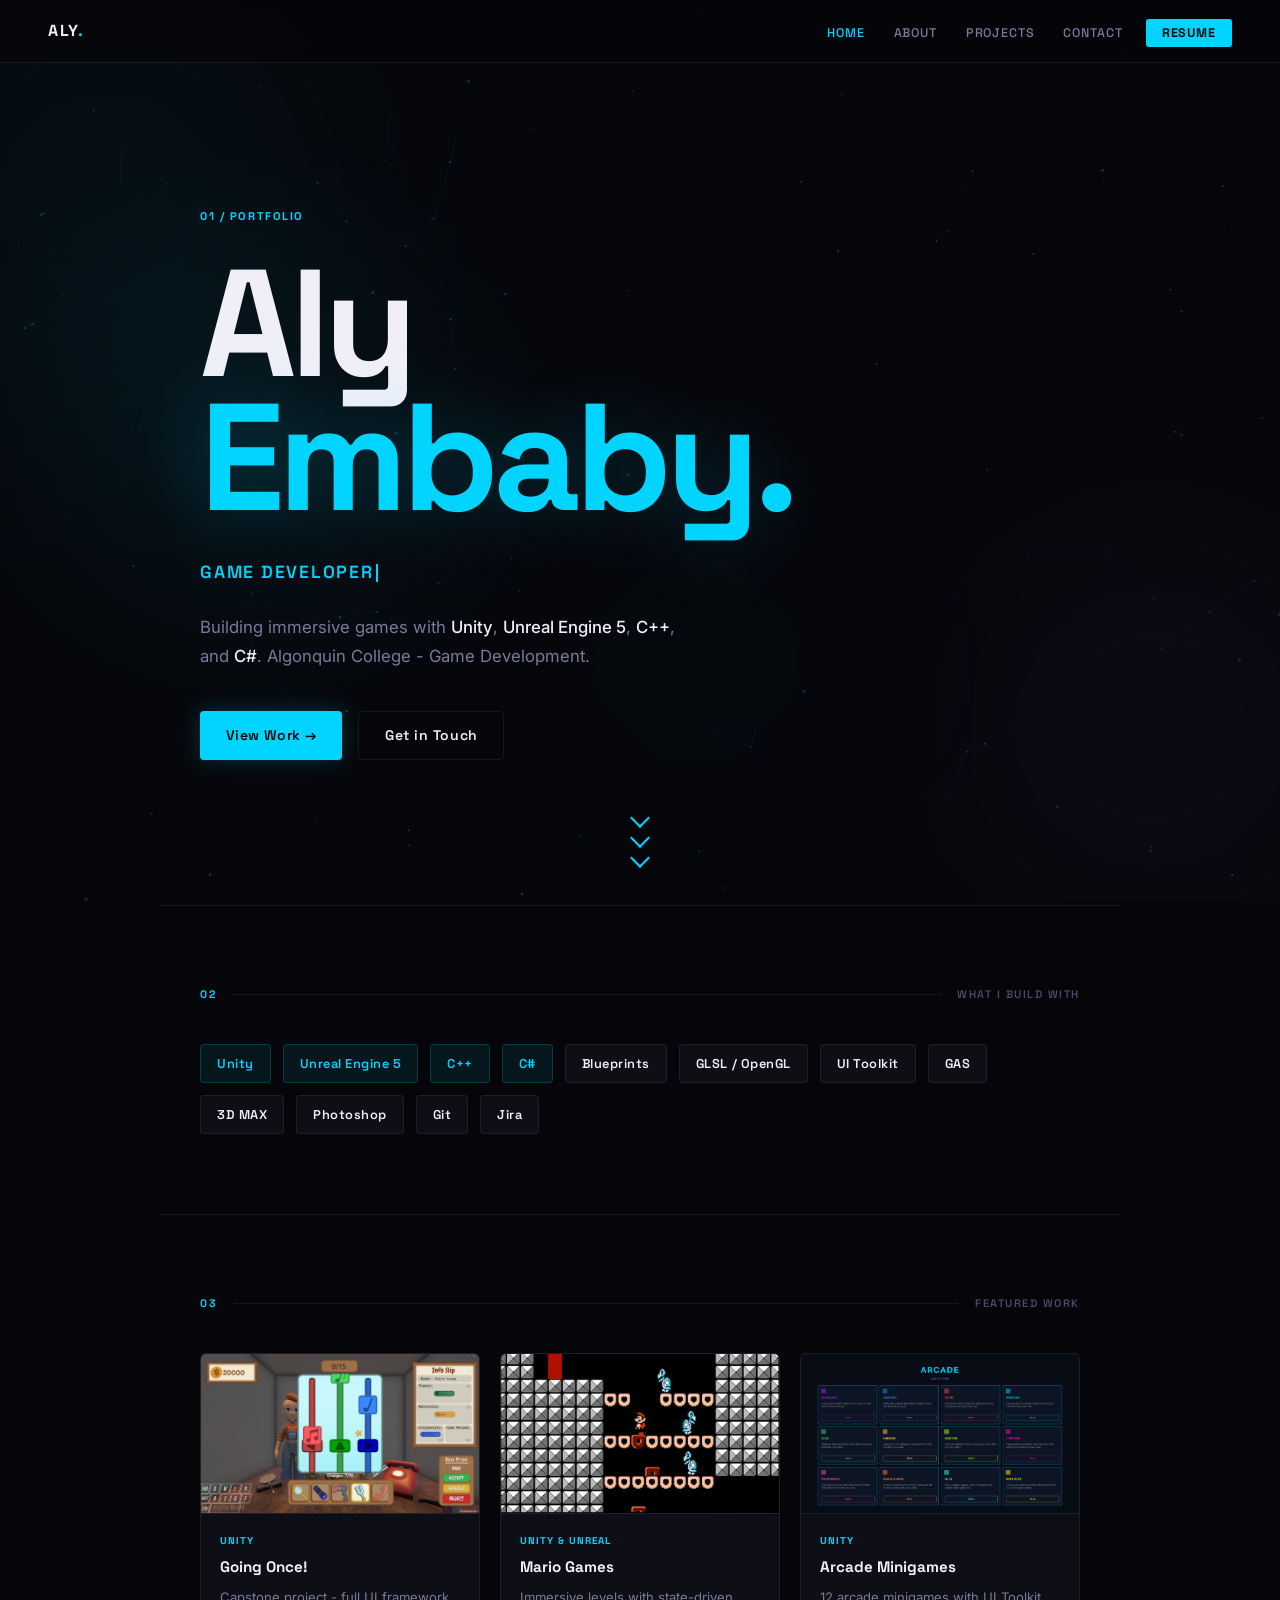
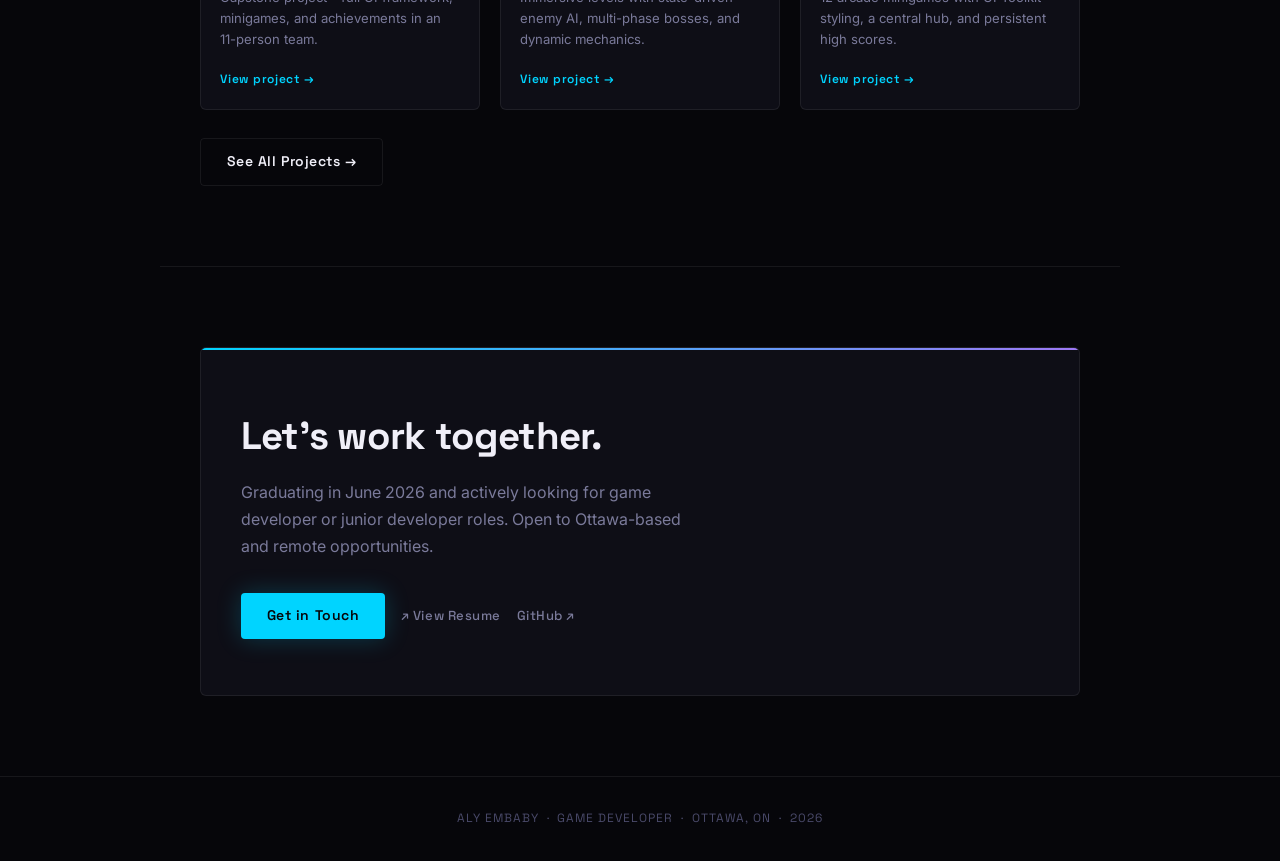
==== index.html @ 93e74408 "Initial portfolio launch" ====
<!DOCTYPE html>
<html lang="en">
<head>
  <meta charset="UTF-8" />
  <meta name="viewport" content="width=device-width, initial-scale=1.0" />
  <title>Aly Embaby  - Game Developer</title>
  <link rel="stylesheet" href="styles.css" />
  <style>
    /* ── CUSTOM CURSOR (pointer devices only) ── */
    @media (hover: hover) {
      * { cursor: none !important; }
    }
    #cursor {
      position: fixed; left: -100px; top: -100px;
      width: 22px; height: 22px;
      pointer-events: none; z-index: 9999;
      transform: translate(-50%, -50%);
      transition: transform 0.15s ease-out, opacity 0.3s;
      opacity: 0;
    }
    #cursor::before, #cursor::after {
      content: ''; position: absolute;
      background: rgba(0,212,255,0.8);
    }
    #cursor::before {
      width: 100%; height: 1px;
      top: 50%; left: 0; transform: translateY(-50%);
    }
    #cursor::after {
      width: 1px; height: 100%;
      left: 50%; top: 0; transform: translateX(-50%);
    }
    .cur-dot {
      position: absolute; width: 3px; height: 3px;
      background: var(--cyan); border-radius: 50%;
      top: 50%; left: 50%; transform: translate(-50%, -50%);
    }
    #cursor.hov {
      transform: translate(-50%, -50%) scale(1.6);
    }
    #cursor.hov::before, #cursor.hov::after {
      background: var(--cyan);
    }

    /* ── HERO ── */
    .hero {
      min-height: calc(100vh - 58px);
      display: flex; align-items: center;
      position: relative; overflow: hidden;
    }
    .hero::before {
      content: '';
      position: absolute; top: 5%; left: -10%;
      width: 60%; height: 80%;
      background: radial-gradient(ellipse, rgba(0,212,255,0.07) 0%, transparent 65%);
      pointer-events: none;
    }
    .hero-inner {
      position: relative; z-index: 1;
      max-width: 960px; margin: 0 auto;
      padding: 4rem 2.5rem; width: 100%;
      will-change: transform;
      transition: transform 0.12s ease-out;
    }
    .hero-overline {
      display: flex; align-items: center; gap: 1.5rem;
      margin-bottom: 2rem; flex-wrap: wrap;
    }
    .hero-num {
      font-family: var(--font-head);
      font-size: 0.7rem; font-weight: 700;
      letter-spacing: 0.14em; color: var(--cyan);
    }
    .hero-name {
      font-family: var(--font-head);
      font-size: clamp(4.5rem, 13vw, 9.5rem);
      font-weight: 700; line-height: 0.88;
      letter-spacing: -0.04em; margin-bottom: 2rem;
    }
    .hero-name span { display: block; }
    .hero-name .accent {
      color: var(--cyan);
      text-shadow: 0 0 80px rgba(0,212,255,0.22);
      position: relative;
    }

    /* ── GLITCH ── */
    .hero-name .accent.glitching {
      animation: glitch-base 0.38s steps(1) forwards;
    }
    .hero-name .accent.glitching::before,
    .hero-name .accent.glitching::after {
      content: attr(data-text);
      position: absolute; top: 0; left: 0;
      width: 100%; height: 100%;
      pointer-events: none;
    }
    .hero-name .accent.glitching::before {
      color: #ff2d78;
      animation: glitch-a 0.38s steps(2) forwards;
      clip-path: polygon(0 18%, 100% 18%, 100% 44%, 0 44%);
    }
    .hero-name .accent.glitching::after {
      color: var(--cyan); opacity: 0.8;
      animation: glitch-b 0.38s steps(2) forwards;
      clip-path: polygon(0 58%, 100% 58%, 100% 82%, 0 82%);
    }
    @keyframes glitch-base {
      0%  { transform: translateX(0); }
      25% { transform: translateX(-5px) skewX(-1deg); }
      75% { transform: translateX(4px); }
      100%{ transform: translateX(0); }
    }
    @keyframes glitch-a {
      0%  { transform: translateX(-10px); opacity: 0.9; }
      50% { transform: translateX(7px); }
      100%{ transform: translateX(-2px); opacity: 0; }
    }
    @keyframes glitch-b {
      0%  { transform: translateX(10px); opacity: 0.8; }
      50% { transform: translateX(-6px); }
      100%{ transform: translateX(2px); opacity: 0; }
    }

    .hero-desc {
      font-size: 1.05rem; color: var(--muted);
      max-width: 480px; margin-bottom: 2.5rem; line-height: 1.75;
    }
    .hero-desc strong { color: var(--text); font-weight: 500; }
    .hero-btns { display: flex; gap: 1rem; flex-wrap: wrap; }

    /* ── TYPING ROLE ── */
    .hero-role-wrap {
      font-family: var(--font-head);
      font-size: clamp(0.85rem, 2vw, 1.1rem);
      font-weight: 600; letter-spacing: 0.1em;
      text-transform: uppercase; color: var(--cyan);
      margin-bottom: 1.5rem; min-height: 1.8em;
      display: flex; align-items: center;
    }
    .role-cursor {
      display: inline-block; width: 2px; height: 1em;
      background: var(--cyan); margin-left: 2px;
      vertical-align: middle;
      animation: blink 1s step-end infinite;
    }
    @keyframes blink {
      0%,100% { opacity: 1; } 50% { opacity: 0; }
    }

    /* ── ENTRANCE ANIMATIONS ── */
    .hero-anim {
      opacity: 0;
      animation: fadeUp 0.9s cubic-bezier(0.16, 1, 0.3, 1) forwards;
    }
    @keyframes fadeUp {
      from { opacity: 0; transform: translateY(22px); }
      to   { opacity: 1; transform: translateY(0); }
    }

    /* ── PARTICLE CANVAS ── */
    #hero-bg {
      position: absolute; inset: 0;
      width: 100%; height: 100%;
      z-index: 0; pointer-events: none;
    }

    /* ── SECTION WRAPPER ── */
    .home-section {
      max-width: 960px; margin: 0 auto;
      padding: 5rem 2.5rem;
      border-top: 1px solid var(--border);
    }

    /* ── TECH STRIP ── */
    .tech-list {
      display: flex; flex-wrap: wrap; gap: 0.75rem;
      margin-top: 2rem;
    }
    .tech-pill {
      font-family: var(--font-head);
      font-size: 0.8rem; font-weight: 600;
      letter-spacing: 0.04em;
      color: var(--text); background: var(--surface);
      border: 1px solid var(--border);
      padding: 0.5rem 1rem; border-radius: 4px;
      transition: border-color 0.2s, color 0.2s;
    }
    .tech-pill:hover { border-color: var(--cyan); color: var(--cyan); }
    .tech-pill.primary {
      color: var(--cyan); background: var(--cyan-dim);
      border-color: rgba(0,212,255,0.2);
    }

    /* ── FEATURED PROJECTS ── */
    .featured-grid {
      display: grid;
      grid-template-columns: repeat(3, 1fr);
      gap: 1.25rem; margin-top: 2rem;
    }
    @media (max-width: 860px) { .featured-grid { grid-template-columns: 1fr 1fr; } }
    @media (max-width: 560px) { .featured-grid { grid-template-columns: 1fr; } }

    .feat-card {
      background: var(--surface);
      border: 1px solid var(--border);
      border-radius: 6px; overflow: hidden;
      display: flex; flex-direction: column;
      position: relative;
      transition: border-color 0.25s, box-shadow 0.25s, transform 0.45s cubic-bezier(0.16,1,0.3,1);
    }
    .feat-card:hover {
      border-color: rgba(0,212,255,0.35);
      box-shadow: 0 0 36px rgba(0,212,255,0.06);
      text-decoration: none;
    }
    .card-shine {
      position: absolute; inset: 0; border-radius: 6px;
      pointer-events: none; z-index: 3;
      opacity: 0; transition: opacity 0.3s;
      background: radial-gradient(circle at 50% 50%, rgba(255,255,255,0.06) 0%, transparent 60%);
    }
    .feat-img {
      width: 100%; height: 160px;
      display: flex; align-items: center; justify-content: center;
      border-bottom: 1px solid var(--border);
      position: relative; overflow: hidden;
    }
    .feat-img.unity   { background: linear-gradient(145deg, #090f1c 0%, #0c1828 100%); }
    .feat-img.cpp     { background: linear-gradient(145deg, #090f1c 0%, #091a0e 100%); }
    .feat-img.unreal  { background: linear-gradient(145deg, #090f1c 0%, #11091c 100%); }
    .feat-img .f-icon { font-size: 2.5rem; opacity: 0.15; }
    .feat-body { padding: 1.2rem; display: flex; flex-direction: column; gap: 0.5rem; flex: 1; }
    .feat-engine {
      font-family: var(--font-head);
      font-size: 0.62rem; font-weight: 700;
      letter-spacing: 0.1em; text-transform: uppercase; color: var(--cyan);
    }
    .feat-title {
      font-family: var(--font-head);
      font-size: 0.95rem; font-weight: 700;
      color: var(--text); line-height: 1.3;
    }
    .feat-desc { font-size: 0.82rem; color: var(--muted); line-height: 1.6; margin-top: 0.1rem; }
    .feat-link {
      font-family: var(--font-head);
      font-size: 0.75rem; font-weight: 600;
      letter-spacing: 0.06em; color: var(--cyan);
      margin-top: auto; padding-top: 0.75rem;
    }
    .view-all-row { margin-top: 1.75rem; display: flex; }

    /* ── CONTACT CTA ── */
    .cta-box {
      background: var(--surface);
      border: 1px solid var(--border);
      border-radius: 6px; padding: 3.5rem 2.5rem;
      position: relative; overflow: hidden;
    }
    .cta-box::before {
      content: '';
      position: absolute; top: 0; left: 0; right: 0; height: 2px;
      background: linear-gradient(90deg, var(--cyan), var(--purple));
    }
    .cta-box h2 {
      font-family: var(--font-head);
      font-size: clamp(1.6rem, 3.5vw, 2.4rem);
      font-weight: 700; letter-spacing: -0.02em; margin-bottom: 0.75rem;
    }
    .cta-box p {
      color: var(--muted); font-size: 1rem;
      max-width: 440px; line-height: 1.7; margin-bottom: 2rem;
    }
    .cta-links { display: flex; gap: 1rem; flex-wrap: wrap; align-items: center; }
    .cta-links .cta-alt {
      font-family: var(--font-head);
      font-size: 0.82rem; font-weight: 500;
      letter-spacing: 0.04em; color: var(--muted);
      transition: color 0.2s;
    }
    .cta-links .cta-alt:hover { color: var(--text); }

    /* ── SCROLL PROGRESS BAR ── */
    #scroll-progress {
      position: fixed; top: 0; left: 0;
      height: 2px; width: 0%;
      background: linear-gradient(90deg, var(--cyan), var(--purple));
      z-index: 9998;
      transition: width 0.1s linear;
      box-shadow: 0 0 8px rgba(0,212,255,0.5);
    }

    /* ── HERO DESC STRONG HOVER ── */
    .hero-desc strong {
      position: relative;
      transition: color 0.2s;
    }
    .hero-desc strong::after {
      content: '';
      position: absolute; left: 0; bottom: -1px;
      width: 100%; height: 1px;
      background: var(--cyan);
      transform: scaleX(0);
      transform-origin: left;
      transition: transform 0.25s cubic-bezier(0.16, 1, 0.3, 1);
      box-shadow: 0 0 6px rgba(0,212,255,0.4);
    }
    .hero-desc strong:hover { color: var(--cyan); }
    .hero-desc strong:hover::after { transform: scaleX(1); }

    /* ── FEAT CARD CORNER BRACKETS ── */
    .feat-card::before,
    .feat-card::after {
      content: '';
      position: absolute;
      width: 10px; height: 10px;
      opacity: 0; z-index: 4;
      transition: opacity 0.3s;
    }
    .feat-card::before {
      top: 6px; left: 6px;
      border-top: 1px solid var(--cyan);
      border-left: 1px solid var(--cyan);
    }
    .feat-card::after {
      bottom: 6px; right: 6px;
      border-bottom: 1px solid var(--cyan);
      border-right: 1px solid var(--cyan);
    }
    .feat-card:hover::before,
    .feat-card:hover::after { opacity: 1; }

    /* ── CTA GLOW PULSE ── */
    @keyframes cta-breathe {
      0%, 100% { box-shadow: 0 0 0px rgba(0,212,255,0); }
      50%       { box-shadow: 0 0 40px rgba(0,212,255,0.07); }
    }
    .cta-box { animation: cta-breathe 4s ease-in-out infinite; }

/* ── SCROLL INDICATOR ── */
    .scroll-ind {
      position: absolute; bottom: 2.5rem; left: 50%;
      transform: translateX(-50%);
      display: flex; flex-direction: column; align-items: center; gap: 6px;
      z-index: 2; pointer-events: none;
      transition: opacity 0.5s;
    }
    .scroll-ind.hide { opacity: 0; }
    .scroll-chevron {
      width: 14px; height: 14px;
      border-right: 2px solid var(--cyan);
      border-bottom: 2px solid var(--cyan);
      transform: rotate(45deg);
    }
    .scroll-chevron:nth-child(1) { animation: chev 1.6s ease-in-out infinite 0s; }
    .scroll-chevron:nth-child(2) { animation: chev 1.6s ease-in-out infinite 0.22s; }
    .scroll-chevron:nth-child(3) { animation: chev 1.6s ease-in-out infinite 0.44s; }
    @keyframes chev {
      0%   { opacity: 0.15; transform: rotate(45deg) translate(0, 0); }
      50%  { opacity: 1;    transform: rotate(45deg) translate(3px, 3px); }
      100% { opacity: 0.15; transform: rotate(45deg) translate(0, 0); }
    }

    @media (max-width: 640px) {
      .hero-inner { padding: 3rem 1.25rem; }
      .home-section { padding: 3.5rem 1.25rem; }
      .cta-box { padding: 2.5rem 1.5rem; }
    }
  </style>
</head>
<body>

  <div id="scroll-progress"></div>
  <div class="bg-glow" aria-hidden="true">
    <div class="bg-blob b1"></div>
    <div class="bg-blob b2"></div>
    <div class="bg-blob b3"></div>
  </div>

  <canvas id="page-bg"></canvas>

  <!-- Custom crosshair cursor -->
  <div id="cursor"><div class="cur-dot"></div></div>

  <nav>
    <a href="index.html" class="logo">Aly<span>.</span></a>
    <ul>
      <li><a href="index.html" class="active">Home</a></li>
      <li><a href="about.html">About</a></li>
      <li><a href="projects.html">Projects</a></li>
      <li><a href="contact.html">Contact</a></li>
      <li><a href="Aly_Embaby_Resume.pdf" target="_blank" rel="noopener" class="nav-resume">Resume</a></li>
    </ul>
  </nav>

  <!-- ── HERO ── -->
  <section class="hero">
    <canvas id="hero-bg"></canvas>
    <div class="hero-inner">
      <div class="hero-overline hero-anim" style="animation-delay:0.05s">
        <span class="hero-num">01 / PORTFOLIO</span>
      </div>
      <h1 class="hero-name hero-anim" style="animation-delay:0.2s">
        <span>Aly</span>
        <span class="accent" id="glitch-name" data-text="Embaby.">Embaby.</span>
      </h1>
      <div class="hero-role-wrap hero-anim" style="animation-delay:0.35s">
        <span id="typing-role"></span><span class="role-cursor"></span>
      </div>
      <p class="hero-desc hero-anim" style="animation-delay:0.5s">
        Building immersive games with <strong>Unity</strong>, <strong>Unreal Engine 5</strong>,
        <strong>C++</strong>, and <strong>C#</strong>. Algonquin College - Game Development.
      </p>
      <div class="hero-btns hero-anim" style="animation-delay:0.65s">
        <a href="projects.html" class="btn btn-cyan">View Work &rarr;</a>
        <a href="contact.html" class="btn btn-outline">Get in Touch</a>
      </div>
    </div>
    <div class="scroll-ind hero-anim" style="animation-delay:1s">
      <div class="scroll-chevron"></div>
      <div class="scroll-chevron"></div>
      <div class="scroll-chevron"></div>
    </div>
  </section>

  <!-- ── WHAT I BUILD WITH ── -->
  <div class="home-section reveal">
    <div class="sec-head">
      <span class="sec-num">02</span>
      <span class="sec-line"></span>
      <span class="sec-title">What I Build With</span>
    </div>
    <div class="tech-list">
      <span class="tech-pill primary">Unity</span>
      <span class="tech-pill primary">Unreal Engine 5</span>
      <span class="tech-pill primary">C++</span>
      <span class="tech-pill primary">C#</span>
      <span class="tech-pill">Blueprints</span>
      <span class="tech-pill">GLSL / OpenGL</span>
      <span class="tech-pill">UI Toolkit</span>
      <span class="tech-pill">GAS</span>
      <span class="tech-pill">3D MAX</span>
      <span class="tech-pill">Photoshop</span>
      <span class="tech-pill">Git</span>
      <span class="tech-pill">Jira</span>
    </div>
  </div>

  <!-- ── FEATURED WORK ── -->
  <div class="home-section reveal">
    <div class="sec-head">
      <span class="sec-num">03</span>
      <span class="sec-line"></span>
      <span class="sec-title">Featured Work</span>
    </div>
    <div class="featured-grid">

      <a href="projects.html#going-once" class="feat-card">
        <div class="card-shine"></div>
        <div class="feat-img unity" style="position:relative;"><img src="Going%20Once!/Screenshot_1.png" alt="Going Once!" style="position:absolute;inset:0;width:100%;height:100%;object-fit:cover;" /></div>
        <div class="feat-body">
          <span class="feat-engine">Unity</span>
          <div class="feat-title">Going Once!</div>
          <div class="feat-desc">Capstone project  - full UI framework, minigames, and achievements in an 11-person team.</div>
          <span class="feat-link">View project &rarr;</span>
        </div>
      </a>

      <a href="projects.html#mario-games" class="feat-card">
        <div class="card-shine"></div>
        <div class="feat-img unity" style="position:relative;"><img src="Mario/Screenshot_1.png" alt="Mario Games" style="position:absolute;inset:0;width:100%;height:100%;object-fit:cover;" /></div>
        <div class="feat-body">
          <span class="feat-engine">Unity &amp; Unreal</span>
          <div class="feat-title">Mario Games</div>
          <div class="feat-desc">Immersive levels with state-driven enemy AI, multi-phase bosses, and dynamic mechanics.</div>
          <span class="feat-link">View project &rarr;</span>
        </div>
      </a>

      <a href="projects.html#arcade-minigames" class="feat-card">
        <div class="card-shine"></div>
        <div class="feat-img unity" style="position:relative;"><img src="Arcade/Screenshot_1.png" alt="Arcade Minigames" style="position:absolute;inset:0;width:100%;height:100%;object-fit:cover;" /></div>
        <div class="feat-body">
          <span class="feat-engine">Unity</span>
          <div class="feat-title">Arcade Minigames</div>
          <div class="feat-desc">12 arcade minigames with UI Toolkit styling, a central hub, and persistent high scores.</div>
          <span class="feat-link">View project &rarr;</span>
        </div>
      </a>

    </div>
    <div class="view-all-row">
      <a href="projects.html" class="btn btn-outline">See All Projects &rarr;</a>
    </div>
  </div>

  <!-- ── CONTACT CTA ── -->
  <div class="home-section reveal">
    <div class="cta-box">
      <h2>Let's work together.</h2>
      <p>
        Graduating in June 2026 and actively looking for game developer
        or junior developer roles. Open to Ottawa-based and remote opportunities.
      </p>
      <div class="cta-links">
        <a href="contact.html" class="btn btn-cyan">Get in Touch</a>
        <a href="Aly_Embaby_Resume.pdf" target="_blank" rel="noopener" class="cta-alt">&#8599; View Resume</a>
        <a href="https://github.com/aly44" target="_blank" class="cta-alt">GitHub &nearr;</a>
      </div>
    </div>
  </div>

  <footer>
    <p>Aly Embaby &nbsp;&middot;&nbsp; Game Developer &nbsp;&middot;&nbsp; Ottawa, ON &nbsp;&middot;&nbsp; 2026</p>
  </footer>

  <script>
    // ── CUSTOM CURSOR ──
    (function () {
      const cur = document.getElementById('cursor');
      if (!cur) return;
      let visible = false;

      document.addEventListener('mousemove', e => {
        cur.style.left = e.clientX + 'px';
        cur.style.top  = e.clientY  + 'px';
        if (!visible) { cur.style.opacity = '1'; visible = true; }
      });
      document.addEventListener('mouseleave', () => {
        cur.style.opacity = '0'; visible = false;
      });

      // Scale up on interactive elements
      document.querySelectorAll('a, button').forEach(el => {
        el.addEventListener('mouseenter', () => cur.classList.add('hov'));
        el.addEventListener('mouseleave', () => cur.classList.remove('hov'));
      });
    })();

    // ── PARTICLE BACKGROUND ──
    let ptsList = null;
    (function () {
      const canvas = document.getElementById('hero-bg');
      if (!canvas) return;
      const ctx = canvas.getContext('2d');
      const hero = canvas.parentElement;
      let W, H, pts = [];

      function resize() {
        W = canvas.width  = hero ? hero.offsetWidth  : window.innerWidth;
        H = canvas.height = hero ? hero.offsetHeight : window.innerHeight;
      }

      function makePt() {
        return {
          x: Math.random() * W, y: Math.random() * H,
          vx: (Math.random() - 0.5) * 0.2,
          vy: (Math.random() - 0.5) * 0.2,
          r:  Math.random() * 1.2 + 0.3
        };
      }

      function frame() {
        ctx.clearRect(0, 0, W, H);
        const n = pts.length;
        for (let i = 0; i < n; i++) {
          const a = pts[i];
          a.x += a.vx; a.y += a.vy;
          if (a.x < 0) a.x = W; if (a.x > W) a.x = 0;
          if (a.y < 0) a.y = H; if (a.y > H) a.y = 0;

          // Connecting lines
          for (let j = i + 1; j < n; j++) {
            const b = pts[j];
            const dx = a.x - b.x, dy = a.y - b.y;
            const d  = Math.sqrt(dx * dx + dy * dy);
            if (d < 130) {
              ctx.beginPath();
              ctx.moveTo(a.x, a.y); ctx.lineTo(b.x, b.y);
              ctx.strokeStyle = `rgba(0,212,255,${0.09 * (1 - d / 130)})`;
              ctx.lineWidth = 0.6; ctx.stroke();
            }
          }

          // Dot
          ctx.beginPath();
          ctx.arc(a.x, a.y, a.r, 0, Math.PI * 2);
          ctx.fillStyle = 'rgba(0,212,255,0.22)';
          ctx.fill();
        }
        requestAnimationFrame(frame);
      }

      window.addEventListener('resize', resize);
      resize();
      pts = Array.from({ length: 55 }, makePt);
      ptsList = pts;
      frame();
    })();

    // ── TYPEWRITER ROLE ──
    (function () {
      const el = document.getElementById('typing-role');
      if (!el) return;
      const roles = ['Game Developer', 'Gameplay Programmer', 'Systems Programmer'];
      let ri = 0, ci = 0, deleting = false;

      function tick() {
        const word = roles[ri];
        if (deleting) {
          ci--;
          el.textContent = word.slice(0, ci);
          if (ci === 0) { deleting = false; ri = (ri + 1) % roles.length; setTimeout(tick, 380); return; }
          setTimeout(tick, 38);
        } else {
          ci++;
          el.textContent = word.slice(0, ci);
          if (ci === word.length) { deleting = true; setTimeout(tick, 2200); return; }
          setTimeout(tick, 75);
        }
      }
      setTimeout(tick, 950);
    })();

    // ── MOUSE PARALLAX ──
    (function () {
      const hero  = document.querySelector('.hero');
      const inner = document.querySelector('.hero-inner');
      if (!hero || !inner) return;
      hero.addEventListener('mousemove', e => {
        const r  = hero.getBoundingClientRect();
        const dx = (e.clientX - (r.left + r.width  / 2)) / r.width;
        const dy = (e.clientY - (r.top  + r.height / 2)) / r.height;
        inner.style.transform = `translate(${dx * 14}px, ${dy * 8}px)`;
      });
      hero.addEventListener('mouseleave', () => { inner.style.transform = ''; });
    })();

    // ── GLITCH EFFECT ──
    (function () {
      const el = document.getElementById('glitch-name');
      if (!el) return;
      function doGlitch() {
        el.classList.add('glitching');
        setTimeout(() => el.classList.remove('glitching'), 420);
        setTimeout(doGlitch, 4000 + Math.random() * 7000);
      }
      setTimeout(doGlitch, 3500);
    })();

    // ── CARD TILT ──
    (function () {
      document.querySelectorAll('.feat-card').forEach(card => {
        const shine = card.querySelector('.card-shine');
        card.addEventListener('mousemove', e => {
          const r = card.getBoundingClientRect();
          const x = (e.clientX - r.left) / r.width  - 0.5;
          const y = (e.clientY - r.top)  / r.height - 0.5;
          card.style.transition = 'border-color 0.25s, box-shadow 0.25s, transform 0.08s ease-out';
          card.style.transform  = `perspective(700px) rotateY(${x * 10}deg) rotateX(${-y * 7}deg) scale3d(1.02,1.02,1.02)`;
          if (shine) {
            shine.style.opacity = '1';
            shine.style.background = `radial-gradient(circle at ${(x+0.5)*100}% ${(y+0.5)*100}%, rgba(255,255,255,0.07) 0%, transparent 60%)`;
          }
        });
        card.addEventListener('mouseleave', () => {
          card.style.transition = 'border-color 0.25s, box-shadow 0.25s, transform 0.5s cubic-bezier(0.16,1,0.3,1)';
          card.style.transform  = '';
          if (shine) shine.style.opacity = '0';
        });
      });
    })();

    // ── SCROLL REVEAL ──
    (function () {
      const io = new IntersectionObserver((entries) => {
        entries.forEach(e => {
          if (e.isIntersecting) { e.target.classList.add('revealed'); io.unobserve(e.target); }
        });
      }, { threshold: 0.1 });
      document.querySelectorAll('.reveal').forEach(el => io.observe(el));
    })();

    // ── SCROLL PROGRESS BAR ──
    (function () {
      const bar = document.getElementById('scroll-progress');
      if (!bar) return;
      window.addEventListener('scroll', () => {
        const max = document.documentElement.scrollHeight - window.innerHeight;
        bar.style.width = (window.scrollY / max * 100) + '%';
      }, { passive: true });
    })();

    // ── SCROLL INDICATOR ──
    (function () {
      const ind = document.querySelector('.scroll-ind');
      if (!ind) return;
      // Remove hero-anim after it completes so animation fill doesn't block opacity changes
      setTimeout(() => ind.classList.remove('hero-anim'), 2000);
      window.addEventListener('scroll', () => {
        ind.classList.toggle('hide', window.scrollY > 80);
      }, { passive: true });
    })();

  </script>
  <script src="bg.js"></script>
  <script src="secret.js"></script>

</body>
</html>
---- styles.css ----
/* ─────────────────────────────────────────
   Aly Embaby Portfolio — Cinematic Dark
   Fonts: Space Grotesk (headings) + Inter (body)
───────────────────────────────────────── */

@import url('https://fonts.googleapis.com/css2?family=Space+Grotesk:wght@400;500;600;700&family=Inter:wght@400;500;600&display=swap');

*, *::before, *::after { box-sizing: border-box; margin: 0; padding: 0; }

:root {
  --bg:          #06060a;
  --surface:     #0e0e16;
  --surface2:    #141420;
  --border:      rgba(255,255,255,0.07);
  --border-h:    rgba(0,212,255,0.35);
  --text:        #f0eff8;
  --muted:       #7a7a9a;
  --muted2:      #4a4a6a;
  --cyan:        #00d4ff;
  --cyan-dim:    rgba(0,212,255,0.08);
  --cyan-glow:   rgba(0,212,255,0.2);
  --purple:      #9d78f5;
  --purple-dim:  rgba(157,120,245,0.08);
  --green:       #00e87a;
  --green-dim:   rgba(0,232,122,0.08);
  --font-head:   'Space Grotesk', system-ui, sans-serif;
  --font-body:   'Inter', system-ui, sans-serif;
}

/* ── PAGE TRANSITION ── */
@keyframes page-in {
  from { opacity: 0; }
  to   { opacity: 1; }
}

html {
  scroll-behavior: smooth;
  background: var(--bg); /* background lives here so blobs at z-index:-1 show through */
}

/* ── AMBIENT BACKGROUND BLOBS ── */
.bg-glow {
  position: fixed; inset: 0;
  z-index: -1; pointer-events: none;
  overflow: hidden;
}
.bg-blob {
  position: absolute; border-radius: 50%;
  filter: blur(110px);
}
.bg-blob.b1 {
  width: 680px; height: 680px;
  background: radial-gradient(circle, rgba(0,212,255,0.08), transparent 70%);
  top: -15%; left: -18%;
  animation: blob-a 24s ease-in-out infinite alternate;
}
.bg-blob.b2 {
  width: 560px; height: 560px;
  background: radial-gradient(circle, rgba(157,120,245,0.08), transparent 70%);
  bottom: -12%; right: -12%;
  animation: blob-b 30s ease-in-out infinite alternate;
}
.bg-blob.b3 {
  width: 420px; height: 420px;
  background: radial-gradient(circle, rgba(0,212,255,0.04), transparent 70%);
  top: 50%; left: 38%;
  animation: blob-c 19s ease-in-out infinite alternate;
}
@keyframes blob-a {
  from { transform: translate(0, 0)      scale(1);    }
  to   { transform: translate(140px, 200px) scale(1.3); }
}
@keyframes blob-b {
  from { transform: translate(0, 0)         scale(1);    }
  to   { transform: translate(-110px, -160px) scale(1.2); }
}
@keyframes blob-c {
  from { transform: translate(0, 0)      scale(1);   }
  to   { transform: translate(-70px, 110px) scale(0.8); }
}

body {
  animation: page-in 0.55s ease both;
  background: transparent;
  color: var(--text);
  font-family: var(--font-body);
  line-height: 1.65;
  min-height: 100vh;
}

a { color: inherit; text-decoration: none; }
a:hover { text-decoration: none; }

/* ── NAV ── */
nav {
  display: flex;
  justify-content: space-between;
  align-items: center;
  padding: 1.1rem 3rem;
  border-bottom: 1px solid var(--border);
  position: sticky; top: 0; z-index: 100;
  background: rgba(6,6,10,0.88);
  backdrop-filter: blur(20px);
  -webkit-backdrop-filter: blur(20px);
}

.logo {
  font-family: var(--font-head);
  font-weight: 700; font-size: 1rem;
  letter-spacing: 0.1em; text-transform: uppercase;
  color: var(--text);
}
.logo span { color: var(--cyan); }

nav ul { list-style: none; display: flex; gap: 0.1rem; align-items: center; }

nav ul a {
  font-family: var(--font-head);
  font-size: 0.78rem; font-weight: 500;
  letter-spacing: 0.07em; text-transform: uppercase;
  color: var(--muted);
  padding: 0.38rem 0.85rem;
  border-radius: 3px;
  transition: color 0.2s;
}
nav ul a:hover { color: var(--text); }
nav ul a.active { color: var(--cyan); }

.nav-resume {
  margin-left: 0.5rem;
  background: var(--cyan) !important;
  color: #06060a !important;
  font-weight: 700 !important;
  border-radius: 3px !important;
  padding: 0.38rem 1rem !important;
}
.nav-resume:hover { opacity: 0.85 !important; }

/* ── BUTTONS ── */
.btn {
  display: inline-flex; align-items: center; gap: 0.5rem;
  padding: 0.72rem 1.6rem;
  font-family: var(--font-head);
  font-size: 0.875rem; font-weight: 600;
  letter-spacing: 0.04em;
  border-radius: 4px;
  cursor: pointer; transition: all 0.2s;
  text-decoration: none;
}
.btn:hover { text-decoration: none; }

.btn-cyan {
  background: var(--cyan); color: #06060a;
  box-shadow: 0 0 24px rgba(0,212,255,0.22);
}
.btn-cyan:hover { box-shadow: 0 0 44px rgba(0,212,255,0.38); transform: translateY(-1px); }

.btn-outline {
  border: 1px solid var(--border);
  color: var(--text); background: transparent;
}
.btn-outline:hover { border-color: var(--cyan); color: var(--cyan); }

/* ── PAGE WRAPPER ── */
.page {
  max-width: 960px;
  margin: 0 auto;
  padding: 5rem 2.5rem 8rem;
}

/* ── SECTION HEADER ── */
.sec-head {
  display: flex; align-items: center; gap: 1rem;
  margin-bottom: 2.5rem;
}
.sec-head .sec-num {
  font-family: var(--font-head);
  font-size: 0.68rem; font-weight: 700;
  letter-spacing: 0.14em; color: var(--cyan);
}
.sec-head .sec-line {
  flex: 1; height: 1px; background: var(--border);
  transform-origin: left;
  transform: scaleX(0);
  transition: transform 0.9s cubic-bezier(0.16, 1, 0.3, 1) 0.25s;
}
.reveal.revealed .sec-head .sec-line { transform: scaleX(1); }
.sec-head .sec-title {
  font-family: var(--font-head);
  font-size: 0.68rem; font-weight: 600;
  letter-spacing: 0.14em; text-transform: uppercase;
  color: var(--muted2);
}
.sec-block { margin-bottom: 5rem; }

/* ── PAGE HERO (inner pages) ── */
.page-hero {
  padding-bottom: 3rem;
  margin-bottom: 4rem;
  border-bottom: 1px solid var(--border);
}
.page-hero .overline {
  font-family: var(--font-head);
  font-size: 0.72rem; font-weight: 600;
  letter-spacing: 0.14em; text-transform: uppercase;
  color: var(--cyan); margin-bottom: 1rem;
  display: block;
}
.page-hero h1 {
  font-family: var(--font-head);
  font-size: clamp(2.2rem, 5vw, 3.5rem);
  font-weight: 700; letter-spacing: -0.03em;
  margin-bottom: 0.6rem;
}
.page-hero p { color: var(--muted); font-size: 1rem; }

/* ── TAGS ── */
.tags { display: flex; flex-wrap: wrap; gap: 0.4rem; }

.tag-cyan {
  font-size: 0.7rem; color: var(--cyan); background: var(--cyan-dim);
  border: 1px solid rgba(0,212,255,0.15);
  padding: 0.18rem 0.55rem; border-radius: 3px;
  font-family: var(--font-head); font-weight: 500;
}
.tag-purple {
  font-size: 0.7rem; color: var(--purple); background: var(--purple-dim);
  border: 1px solid rgba(157,120,245,0.15);
  padding: 0.18rem 0.55rem; border-radius: 3px;
  font-family: var(--font-head); font-weight: 500;
}
.tag-green {
  font-size: 0.7rem; color: var(--green); background: var(--green-dim);
  border: 1px solid rgba(0,232,122,0.15);
  padding: 0.18rem 0.55rem; border-radius: 3px;
  font-family: var(--font-head); font-weight: 500;
}
.tag-muted {
  font-size: 0.72rem; color: var(--muted); background: var(--surface2);
  border: 1px solid var(--border);
  padding: 0.2rem 0.6rem; border-radius: 3px;
  font-family: var(--font-head); font-weight: 500;
}

/* ── PAGE BACKGROUND CANVAS ── */
#page-bg {
  position: fixed; inset: 0;
  width: 100%; height: 100%;
  z-index: -1; pointer-events: none;
}


/* ── FOOTER ── */
footer {
  border-top: 1px solid var(--border);
  text-align: center; padding: 2rem;
  color: var(--muted2); font-size: 0.75rem;
  font-family: var(--font-head); letter-spacing: 0.08em;
  text-transform: uppercase;
}

/* ── SCROLL REVEAL ── */
.reveal {
  opacity: 0;
  transform: translateY(28px);
  transition: opacity 0.75s cubic-bezier(0.16, 1, 0.3, 1),
              transform 0.75s cubic-bezier(0.16, 1, 0.3, 1);
}
.reveal.revealed {
  opacity: 1;
  transform: translateY(0);
}

/* ── RESPONSIVE ── */
@media (max-width: 768px) {
  nav { padding: 1rem 1.5rem; }
  nav ul { gap: 0; }
  nav ul a { padding: 0.3rem 0.5rem; font-size: 0.7rem; letter-spacing: 0.04em; }
  .nav-resume { padding: 0.3rem 0.7rem !important; }
  .page { padding: 3rem 1.25rem 5rem; }
}
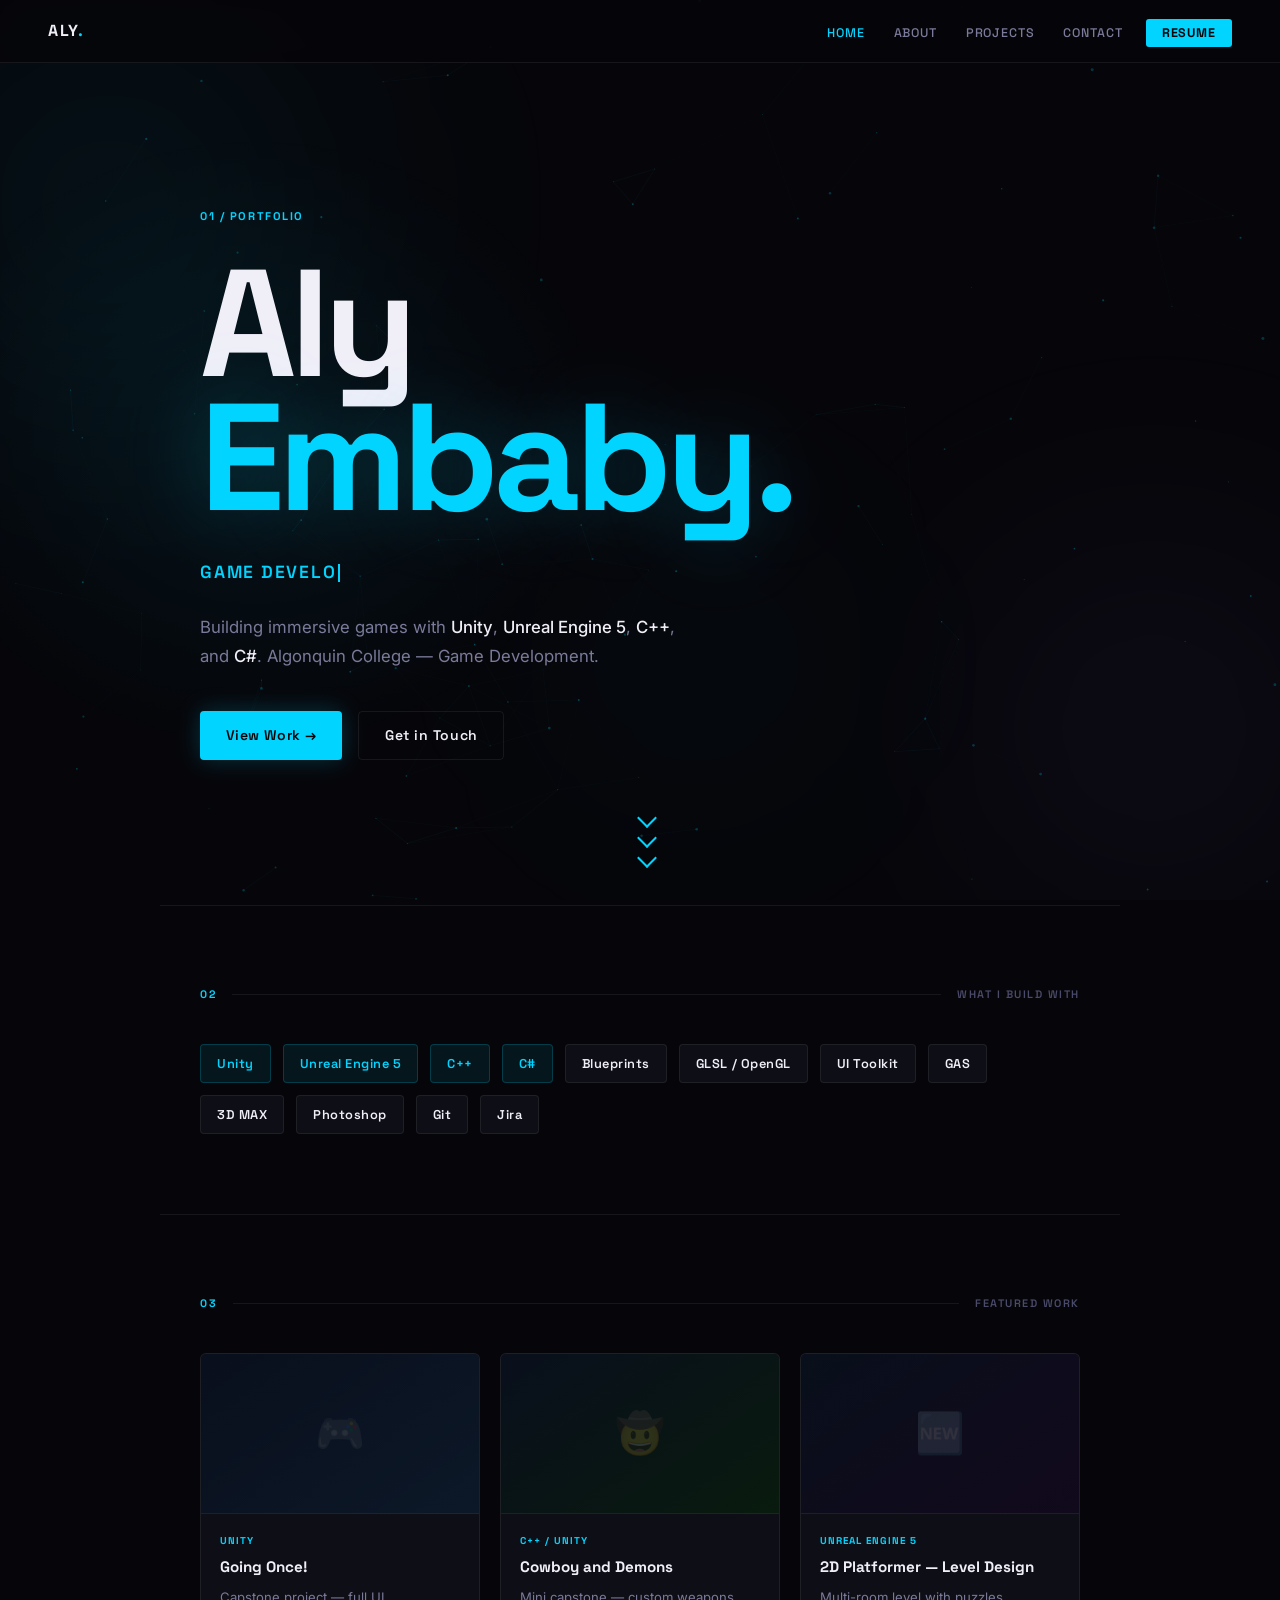
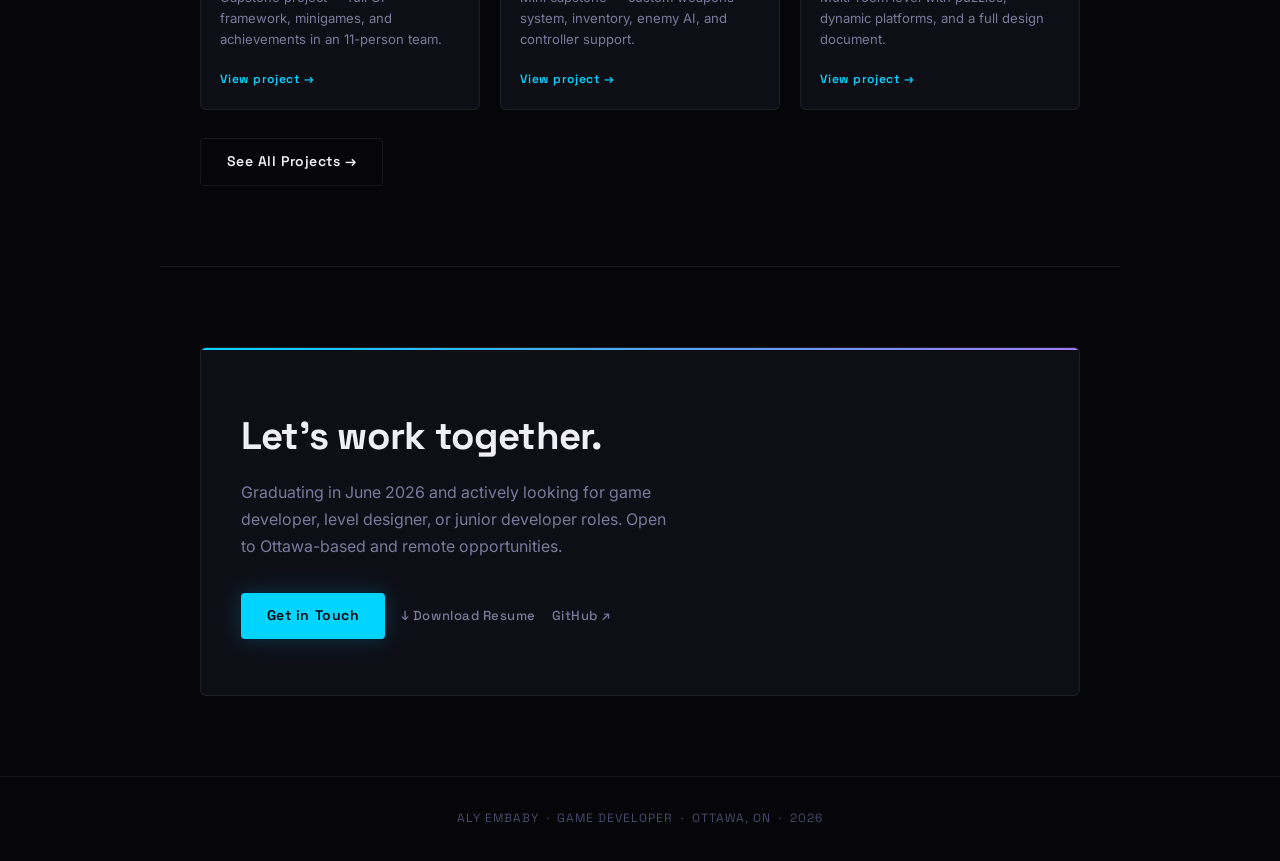
==== commit 27ebdcc8: "Home Page Done and Placeholder Pages" ====
--- a/index.html
+++ b/index.html
@@ -3,7 +3,7 @@
 <head>
   <meta charset="UTF-8" />
   <meta name="viewport" content="width=device-width, initial-scale=1.0" />
-  <title>Aly Embaby  - Game Developer</title>
+  <title>Aly Embaby — Game Developer</title>
   <link rel="stylesheet" href="styles.css" />
   <style>
     /* ── CUSTOM CURSOR (pointer devices only) ── */
@@ -280,64 +280,22 @@
     }
     .cta-links .cta-alt:hover { color: var(--text); }
 
-    /* ── SCROLL PROGRESS BAR ── */
-    #scroll-progress {
-      position: fixed; top: 0; left: 0;
-      height: 2px; width: 0%;
-      background: linear-gradient(90deg, var(--cyan), var(--purple));
-      z-index: 9998;
-      transition: width 0.1s linear;
-      box-shadow: 0 0 8px rgba(0,212,255,0.5);
-    }
-
-    /* ── HERO DESC STRONG HOVER ── */
-    .hero-desc strong {
-      position: relative;
-      transition: color 0.2s;
-    }
-    .hero-desc strong::after {
-      content: '';
-      position: absolute; left: 0; bottom: -1px;
-      width: 100%; height: 1px;
-      background: var(--cyan);
-      transform: scaleX(0);
-      transform-origin: left;
-      transition: transform 0.25s cubic-bezier(0.16, 1, 0.3, 1);
-      box-shadow: 0 0 6px rgba(0,212,255,0.4);
-    }
-    .hero-desc strong:hover { color: var(--cyan); }
-    .hero-desc strong:hover::after { transform: scaleX(1); }
-
-    /* ── FEAT CARD CORNER BRACKETS ── */
-    .feat-card::before,
-    .feat-card::after {
-      content: '';
-      position: absolute;
-      width: 10px; height: 10px;
-      opacity: 0; z-index: 4;
-      transition: opacity 0.3s;
-    }
-    .feat-card::before {
-      top: 6px; left: 6px;
-      border-top: 1px solid var(--cyan);
-      border-left: 1px solid var(--cyan);
-    }
-    .feat-card::after {
-      bottom: 6px; right: 6px;
-      border-bottom: 1px solid var(--cyan);
-      border-right: 1px solid var(--cyan);
-    }
-    .feat-card:hover::before,
-    .feat-card:hover::after { opacity: 1; }
-
-    /* ── CTA GLOW PULSE ── */
-    @keyframes cta-breathe {
-      0%, 100% { box-shadow: 0 0 0px rgba(0,212,255,0); }
-      50%       { box-shadow: 0 0 40px rgba(0,212,255,0.07); }
-    }
-    .cta-box { animation: cta-breathe 4s ease-in-out infinite; }
-
-/* ── SCROLL INDICATOR ── */
+    /* ── KONAMI TOAST ── */
+    .konami-toast {
+      position: fixed; bottom: 2rem; left: 50%;
+      transform: translateX(-50%) translateY(150%);
+      background: var(--surface);
+      border: 1px solid var(--cyan);
+      border-radius: 6px; padding: 0.9rem 1.5rem;
+      font-family: var(--font-head); font-size: 0.82rem;
+      color: var(--text); z-index: 9998; white-space: nowrap;
+      box-shadow: 0 0 30px rgba(0,212,255,0.18);
+      transition: transform 0.45s cubic-bezier(0.16, 1, 0.3, 1);
+    }
+    .konami-toast.show { transform: translateX(-50%) translateY(0); }
+    .konami-toast strong { color: var(--cyan); }
+
+    /* ── SCROLL INDICATOR ── */
     .scroll-ind {
       position: absolute; bottom: 2.5rem; left: 50%;
       transform: translateX(-50%);
@@ -370,7 +328,6 @@
 </head>
 <body>
 
-  <div id="scroll-progress"></div>
   <div class="bg-glow" aria-hidden="true">
     <div class="bg-blob b1"></div>
     <div class="bg-blob b2"></div>
@@ -389,7 +346,7 @@
       <li><a href="about.html">About</a></li>
       <li><a href="projects.html">Projects</a></li>
       <li><a href="contact.html">Contact</a></li>
-      <li><a href="Aly_Embaby_Resume.pdf" target="_blank" rel="noopener" class="nav-resume">Resume</a></li>
+      <li><a href="Aly_Embaby_Resume.pdf" download class="nav-resume">Resume</a></li>
     </ul>
   </nav>
 
@@ -409,7 +366,7 @@
       </div>
       <p class="hero-desc hero-anim" style="animation-delay:0.5s">
         Building immersive games with <strong>Unity</strong>, <strong>Unreal Engine 5</strong>,
-        <strong>C++</strong>, and <strong>C#</strong>. Algonquin College - Game Development.
+        <strong>C++</strong>, and <strong>C#</strong>. Algonquin College &mdash; Game Development.
       </p>
       <div class="hero-btns hero-anim" style="animation-delay:0.65s">
         <a href="projects.html" class="btn btn-cyan">View Work &rarr;</a>
@@ -457,33 +414,33 @@
 
       <a href="projects.html#going-once" class="feat-card">
         <div class="card-shine"></div>
-        <div class="feat-img unity" style="position:relative;"><img src="Going%20Once!/Screenshot_1.png" alt="Going Once!" style="position:absolute;inset:0;width:100%;height:100%;object-fit:cover;" /></div>
+        <div class="feat-img unity"><span class="f-icon">&#127918;</span></div>
         <div class="feat-body">
           <span class="feat-engine">Unity</span>
           <div class="feat-title">Going Once!</div>
-          <div class="feat-desc">Capstone project  - full UI framework, minigames, and achievements in an 11-person team.</div>
+          <div class="feat-desc">Capstone project — full UI framework, minigames, and achievements in an 11-person team.</div>
           <span class="feat-link">View project &rarr;</span>
         </div>
       </a>
 
-      <a href="projects.html#mario-games" class="feat-card">
+      <a href="projects.html#cowboy-demons" class="feat-card">
         <div class="card-shine"></div>
-        <div class="feat-img unity" style="position:relative;"><img src="Mario/Screenshot_1.png" alt="Mario Games" style="position:absolute;inset:0;width:100%;height:100%;object-fit:cover;" /></div>
+        <div class="feat-img cpp"><span class="f-icon">&#129312;</span></div>
         <div class="feat-body">
-          <span class="feat-engine">Unity &amp; Unreal</span>
-          <div class="feat-title">Mario Games</div>
-          <div class="feat-desc">Immersive levels with state-driven enemy AI, multi-phase bosses, and dynamic mechanics.</div>
+          <span class="feat-engine">C++ / Unity</span>
+          <div class="feat-title">Cowboy and Demons</div>
+          <div class="feat-desc">Mini capstone — custom weapons system, inventory, enemy AI, and controller support.</div>
           <span class="feat-link">View project &rarr;</span>
         </div>
       </a>
 
-      <a href="projects.html#arcade-minigames" class="feat-card">
+      <a href="projects.html#platformer" class="feat-card">
         <div class="card-shine"></div>
-        <div class="feat-img unity" style="position:relative;"><img src="Arcade/Screenshot_1.png" alt="Arcade Minigames" style="position:absolute;inset:0;width:100%;height:100%;object-fit:cover;" /></div>
+        <div class="feat-img unreal"><span class="f-icon">&#127381;</span></div>
         <div class="feat-body">
-          <span class="feat-engine">Unity</span>
-          <div class="feat-title">Arcade Minigames</div>
-          <div class="feat-desc">12 arcade minigames with UI Toolkit styling, a central hub, and persistent high scores.</div>
+          <span class="feat-engine">Unreal Engine 5</span>
+          <div class="feat-title">2D Platformer &mdash; Level Design</div>
+          <div class="feat-desc">Multi-room level with puzzles, dynamic platforms, and a full design document.</div>
           <span class="feat-link">View project &rarr;</span>
         </div>
       </a>
@@ -499,12 +456,12 @@
     <div class="cta-box">
       <h2>Let's work together.</h2>
       <p>
-        Graduating in June 2026 and actively looking for game developer
+        Graduating in June 2026 and actively looking for game developer, level designer,
         or junior developer roles. Open to Ottawa-based and remote opportunities.
       </p>
       <div class="cta-links">
         <a href="contact.html" class="btn btn-cyan">Get in Touch</a>
-        <a href="Aly_Embaby_Resume.pdf" target="_blank" rel="noopener" class="cta-alt">&#8599; View Resume</a>
+        <a href="Aly_Embaby_Resume.pdf" download class="cta-alt">&darr; Download Resume</a>
         <a href="https://github.com/aly44" target="_blank" class="cta-alt">GitHub &nearr;</a>
       </div>
     </div>
@@ -602,7 +559,7 @@
     (function () {
       const el = document.getElementById('typing-role');
       if (!el) return;
-      const roles = ['Game Developer', 'Gameplay Programmer', 'Systems Programmer'];
+      const roles = ['Game Developer', 'UI Programmer', 'Level Designer'];
       let ri = 0, ci = 0, deleting = false;
 
       function tick() {
@@ -681,30 +638,48 @@
       document.querySelectorAll('.reveal').forEach(el => io.observe(el));
     })();
 
-    // ── SCROLL PROGRESS BAR ──
-    (function () {
-      const bar = document.getElementById('scroll-progress');
-      if (!bar) return;
-      window.addEventListener('scroll', () => {
-        const max = document.documentElement.scrollHeight - window.innerHeight;
-        bar.style.width = (window.scrollY / max * 100) + '%';
-      }, { passive: true });
-    })();
-
     // ── SCROLL INDICATOR ──
     (function () {
       const ind = document.querySelector('.scroll-ind');
       if (!ind) return;
-      // Remove hero-anim after it completes so animation fill doesn't block opacity changes
-      setTimeout(() => ind.classList.remove('hero-anim'), 2000);
       window.addEventListener('scroll', () => {
         ind.classList.toggle('hide', window.scrollY > 80);
       }, { passive: true });
     })();
 
+    // ── KONAMI CODE ──
+    (function () {
+      const SEQ = ['ArrowUp','ArrowUp','ArrowDown','ArrowDown','ArrowLeft','ArrowRight','ArrowLeft','ArrowRight','b','a'];
+      let idx = 0;
+
+      document.addEventListener('keydown', e => {
+        idx = (e.key === SEQ[idx]) ? idx + 1 : (e.key === SEQ[0] ? 1 : 0);
+        if (idx === SEQ.length) { activate(); idx = 0; }
+      });
+
+      function activate() {
+        // Toast notification
+        const toast = document.createElement('div');
+        toast.className = 'konami-toast';
+        toast.innerHTML = '&#127918; <strong>ACHIEVEMENT UNLOCKED</strong> &mdash; Secret Gamer';
+        document.body.appendChild(toast);
+        requestAnimationFrame(() => requestAnimationFrame(() => toast.classList.add('show')));
+        setTimeout(() => {
+          toast.classList.remove('show');
+          setTimeout(() => toast.remove(), 500);
+        }, 3500);
+
+        // Scatter particles
+        if (ptsList) {
+          ptsList.forEach(p => {
+            p.vx = (Math.random() - 0.5) * 10;
+            p.vy = (Math.random() - 0.5) * 10;
+          });
+        }
+      }
+    })();
   </script>
   <script src="bg.js"></script>
-  <script src="secret.js"></script>
 
 </body>
 </html>
--- a/styles.css
+++ b/styles.css
@@ -178,13 +178,7 @@
   font-size: 0.68rem; font-weight: 700;
   letter-spacing: 0.14em; color: var(--cyan);
 }
-.sec-head .sec-line {
-  flex: 1; height: 1px; background: var(--border);
-  transform-origin: left;
-  transform: scaleX(0);
-  transition: transform 0.9s cubic-bezier(0.16, 1, 0.3, 1) 0.25s;
-}
-.reveal.revealed .sec-head .sec-line { transform: scaleX(1); }
+.sec-head .sec-line { flex: 1; height: 1px; background: var(--border); }
 .sec-head .sec-title {
   font-family: var(--font-head);
   font-size: 0.68rem; font-weight: 600;
@@ -248,7 +242,6 @@
   width: 100%; height: 100%;
   z-index: -1; pointer-events: none;
 }
-
 
 /* ── FOOTER ── */
 footer {
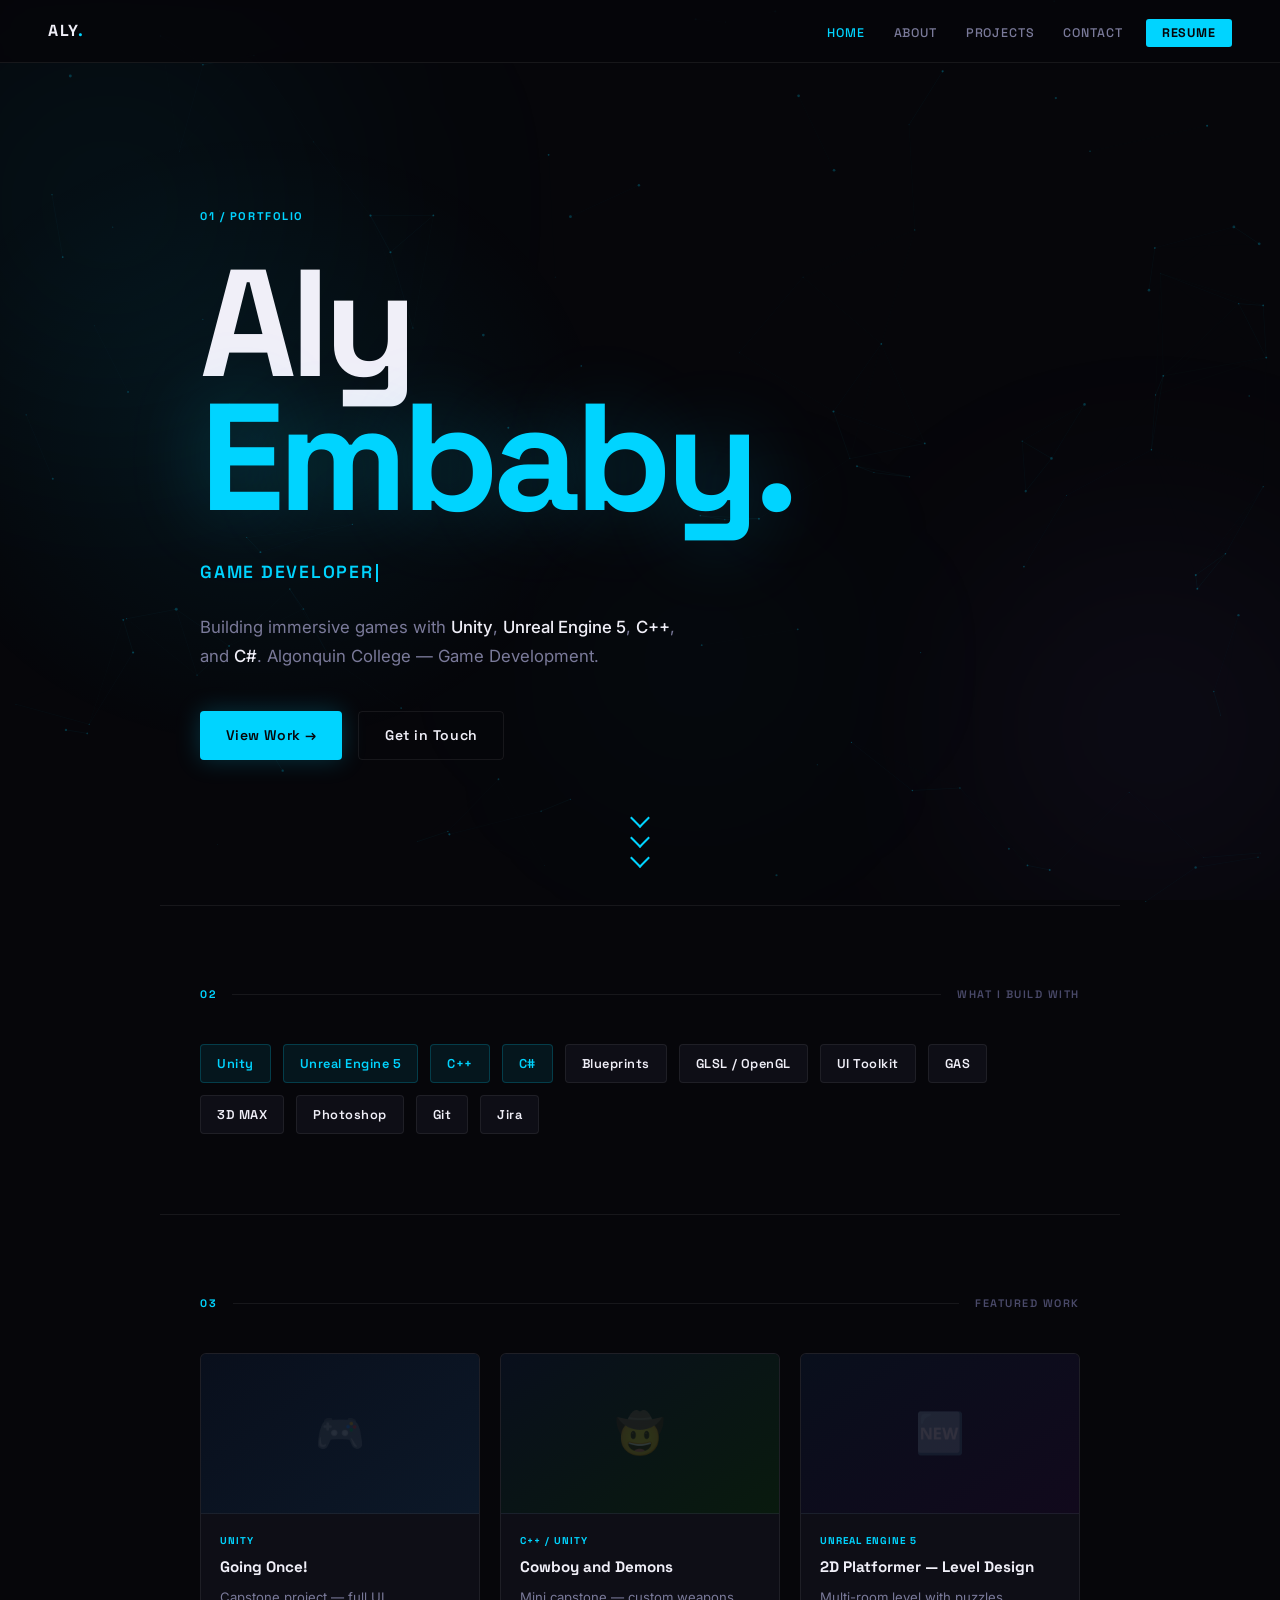
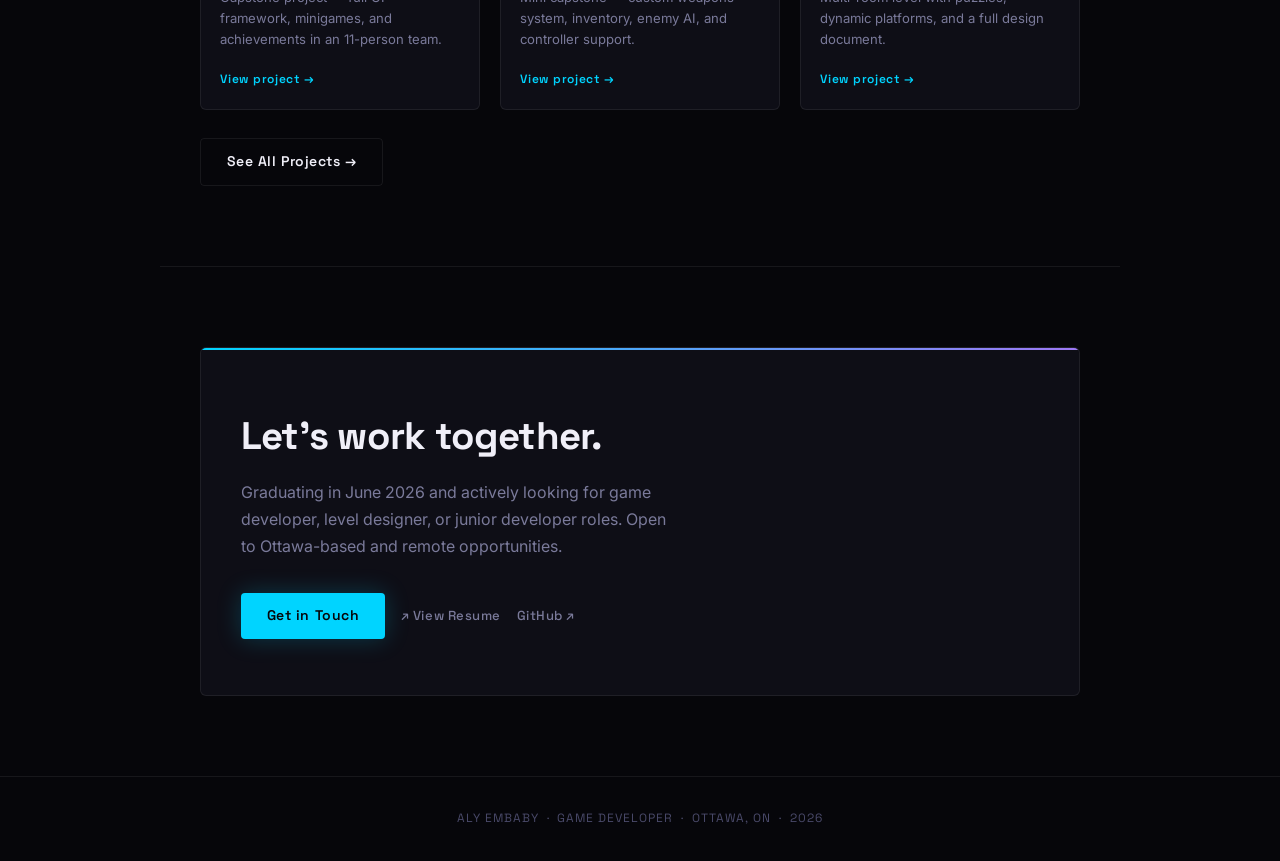
==== commit 9f299532: "Added other pages and secret game" ====
--- a/index.html
+++ b/index.html
@@ -280,22 +280,64 @@
     }
     .cta-links .cta-alt:hover { color: var(--text); }
 
-    /* ── KONAMI TOAST ── */
-    .konami-toast {
-      position: fixed; bottom: 2rem; left: 50%;
-      transform: translateX(-50%) translateY(150%);
-      background: var(--surface);
-      border: 1px solid var(--cyan);
-      border-radius: 6px; padding: 0.9rem 1.5rem;
-      font-family: var(--font-head); font-size: 0.82rem;
-      color: var(--text); z-index: 9998; white-space: nowrap;
-      box-shadow: 0 0 30px rgba(0,212,255,0.18);
-      transition: transform 0.45s cubic-bezier(0.16, 1, 0.3, 1);
-    }
-    .konami-toast.show { transform: translateX(-50%) translateY(0); }
-    .konami-toast strong { color: var(--cyan); }
-
-    /* ── SCROLL INDICATOR ── */
+    /* ── SCROLL PROGRESS BAR ── */
+    #scroll-progress {
+      position: fixed; top: 0; left: 0;
+      height: 2px; width: 0%;
+      background: linear-gradient(90deg, var(--cyan), var(--purple));
+      z-index: 9998;
+      transition: width 0.1s linear;
+      box-shadow: 0 0 8px rgba(0,212,255,0.5);
+    }
+
+    /* ── HERO DESC STRONG HOVER ── */
+    .hero-desc strong {
+      position: relative;
+      transition: color 0.2s;
+    }
+    .hero-desc strong::after {
+      content: '';
+      position: absolute; left: 0; bottom: -1px;
+      width: 100%; height: 1px;
+      background: var(--cyan);
+      transform: scaleX(0);
+      transform-origin: left;
+      transition: transform 0.25s cubic-bezier(0.16, 1, 0.3, 1);
+      box-shadow: 0 0 6px rgba(0,212,255,0.4);
+    }
+    .hero-desc strong:hover { color: var(--cyan); }
+    .hero-desc strong:hover::after { transform: scaleX(1); }
+
+    /* ── FEAT CARD CORNER BRACKETS ── */
+    .feat-card::before,
+    .feat-card::after {
+      content: '';
+      position: absolute;
+      width: 10px; height: 10px;
+      opacity: 0; z-index: 4;
+      transition: opacity 0.3s;
+    }
+    .feat-card::before {
+      top: 6px; left: 6px;
+      border-top: 1px solid var(--cyan);
+      border-left: 1px solid var(--cyan);
+    }
+    .feat-card::after {
+      bottom: 6px; right: 6px;
+      border-bottom: 1px solid var(--cyan);
+      border-right: 1px solid var(--cyan);
+    }
+    .feat-card:hover::before,
+    .feat-card:hover::after { opacity: 1; }
+
+    /* ── CTA GLOW PULSE ── */
+    @keyframes cta-breathe {
+      0%, 100% { box-shadow: 0 0 0px rgba(0,212,255,0); }
+      50%       { box-shadow: 0 0 40px rgba(0,212,255,0.07); }
+    }
+    .cta-box { animation: cta-breathe 4s ease-in-out infinite; }
+
+/* ── SCROLL INDICATOR ── */
     .scroll-ind {
       position: absolute; bottom: 2.5rem; left: 50%;
       transform: translateX(-50%);
@@ -328,6 +370,7 @@
 </head>
 <body>
 
+  <div id="scroll-progress"></div>
   <div class="bg-glow" aria-hidden="true">
     <div class="bg-blob b1"></div>
     <div class="bg-blob b2"></div>
@@ -346,7 +389,7 @@
       <li><a href="about.html">About</a></li>
       <li><a href="projects.html">Projects</a></li>
       <li><a href="contact.html">Contact</a></li>
-      <li><a href="Aly_Embaby_Resume.pdf" download class="nav-resume">Resume</a></li>
+      <li><a href="Aly_Embaby_Resume.pdf" target="_blank" rel="noopener" class="nav-resume">Resume</a></li>
     </ul>
   </nav>
 
@@ -461,7 +504,7 @@
       </p>
       <div class="cta-links">
         <a href="contact.html" class="btn btn-cyan">Get in Touch</a>
-        <a href="Aly_Embaby_Resume.pdf" download class="cta-alt">&darr; Download Resume</a>
+        <a href="Aly_Embaby_Resume.pdf" target="_blank" rel="noopener" class="cta-alt">&#8599; View Resume</a>
         <a href="https://github.com/aly44" target="_blank" class="cta-alt">GitHub &nearr;</a>
       </div>
     </div>
@@ -559,7 +602,7 @@
     (function () {
       const el = document.getElementById('typing-role');
       if (!el) return;
-      const roles = ['Game Developer', 'UI Programmer', 'Level Designer'];
+      const roles = ['Game Developer', 'Gameplay Programmer', 'Level Designer'];
       let ri = 0, ci = 0, deleting = false;
 
       function tick() {
@@ -638,48 +681,30 @@
       document.querySelectorAll('.reveal').forEach(el => io.observe(el));
     })();
 
+    // ── SCROLL PROGRESS BAR ──
+    (function () {
+      const bar = document.getElementById('scroll-progress');
+      if (!bar) return;
+      window.addEventListener('scroll', () => {
+        const max = document.documentElement.scrollHeight - window.innerHeight;
+        bar.style.width = (window.scrollY / max * 100) + '%';
+      }, { passive: true });
+    })();
+
     // ── SCROLL INDICATOR ──
     (function () {
       const ind = document.querySelector('.scroll-ind');
       if (!ind) return;
+      // Remove hero-anim after it completes so animation fill doesn't block opacity changes
+      setTimeout(() => ind.classList.remove('hero-anim'), 2000);
       window.addEventListener('scroll', () => {
         ind.classList.toggle('hide', window.scrollY > 80);
       }, { passive: true });
     })();
 
-    // ── KONAMI CODE ──
-    (function () {
-      const SEQ = ['ArrowUp','ArrowUp','ArrowDown','ArrowDown','ArrowLeft','ArrowRight','ArrowLeft','ArrowRight','b','a'];
-      let idx = 0;
-
-      document.addEventListener('keydown', e => {
-        idx = (e.key === SEQ[idx]) ? idx + 1 : (e.key === SEQ[0] ? 1 : 0);
-        if (idx === SEQ.length) { activate(); idx = 0; }
-      });
-
-      function activate() {
-        // Toast notification
-        const toast = document.createElement('div');
-        toast.className = 'konami-toast';
-        toast.innerHTML = '&#127918; <strong>ACHIEVEMENT UNLOCKED</strong> &mdash; Secret Gamer';
-        document.body.appendChild(toast);
-        requestAnimationFrame(() => requestAnimationFrame(() => toast.classList.add('show')));
-        setTimeout(() => {
-          toast.classList.remove('show');
-          setTimeout(() => toast.remove(), 500);
-        }, 3500);
-
-        // Scatter particles
-        if (ptsList) {
-          ptsList.forEach(p => {
-            p.vx = (Math.random() - 0.5) * 10;
-            p.vy = (Math.random() - 0.5) * 10;
-          });
-        }
-      }
-    })();
   </script>
   <script src="bg.js"></script>
+  <script src="secret.js"></script>
 
 </body>
 </html>
--- a/styles.css
+++ b/styles.css
@@ -178,7 +178,13 @@
   font-size: 0.68rem; font-weight: 700;
   letter-spacing: 0.14em; color: var(--cyan);
 }
-.sec-head .sec-line { flex: 1; height: 1px; background: var(--border); }
+.sec-head .sec-line {
+  flex: 1; height: 1px; background: var(--border);
+  transform-origin: left;
+  transform: scaleX(0);
+  transition: transform 0.9s cubic-bezier(0.16, 1, 0.3, 1) 0.25s;
+}
+.reveal.revealed .sec-head .sec-line { transform: scaleX(1); }
 .sec-head .sec-title {
   font-family: var(--font-head);
   font-size: 0.68rem; font-weight: 600;
@@ -242,6 +248,7 @@
   width: 100%; height: 100%;
   z-index: -1; pointer-events: none;
 }
+
 
 /* ── FOOTER ── */
 footer {
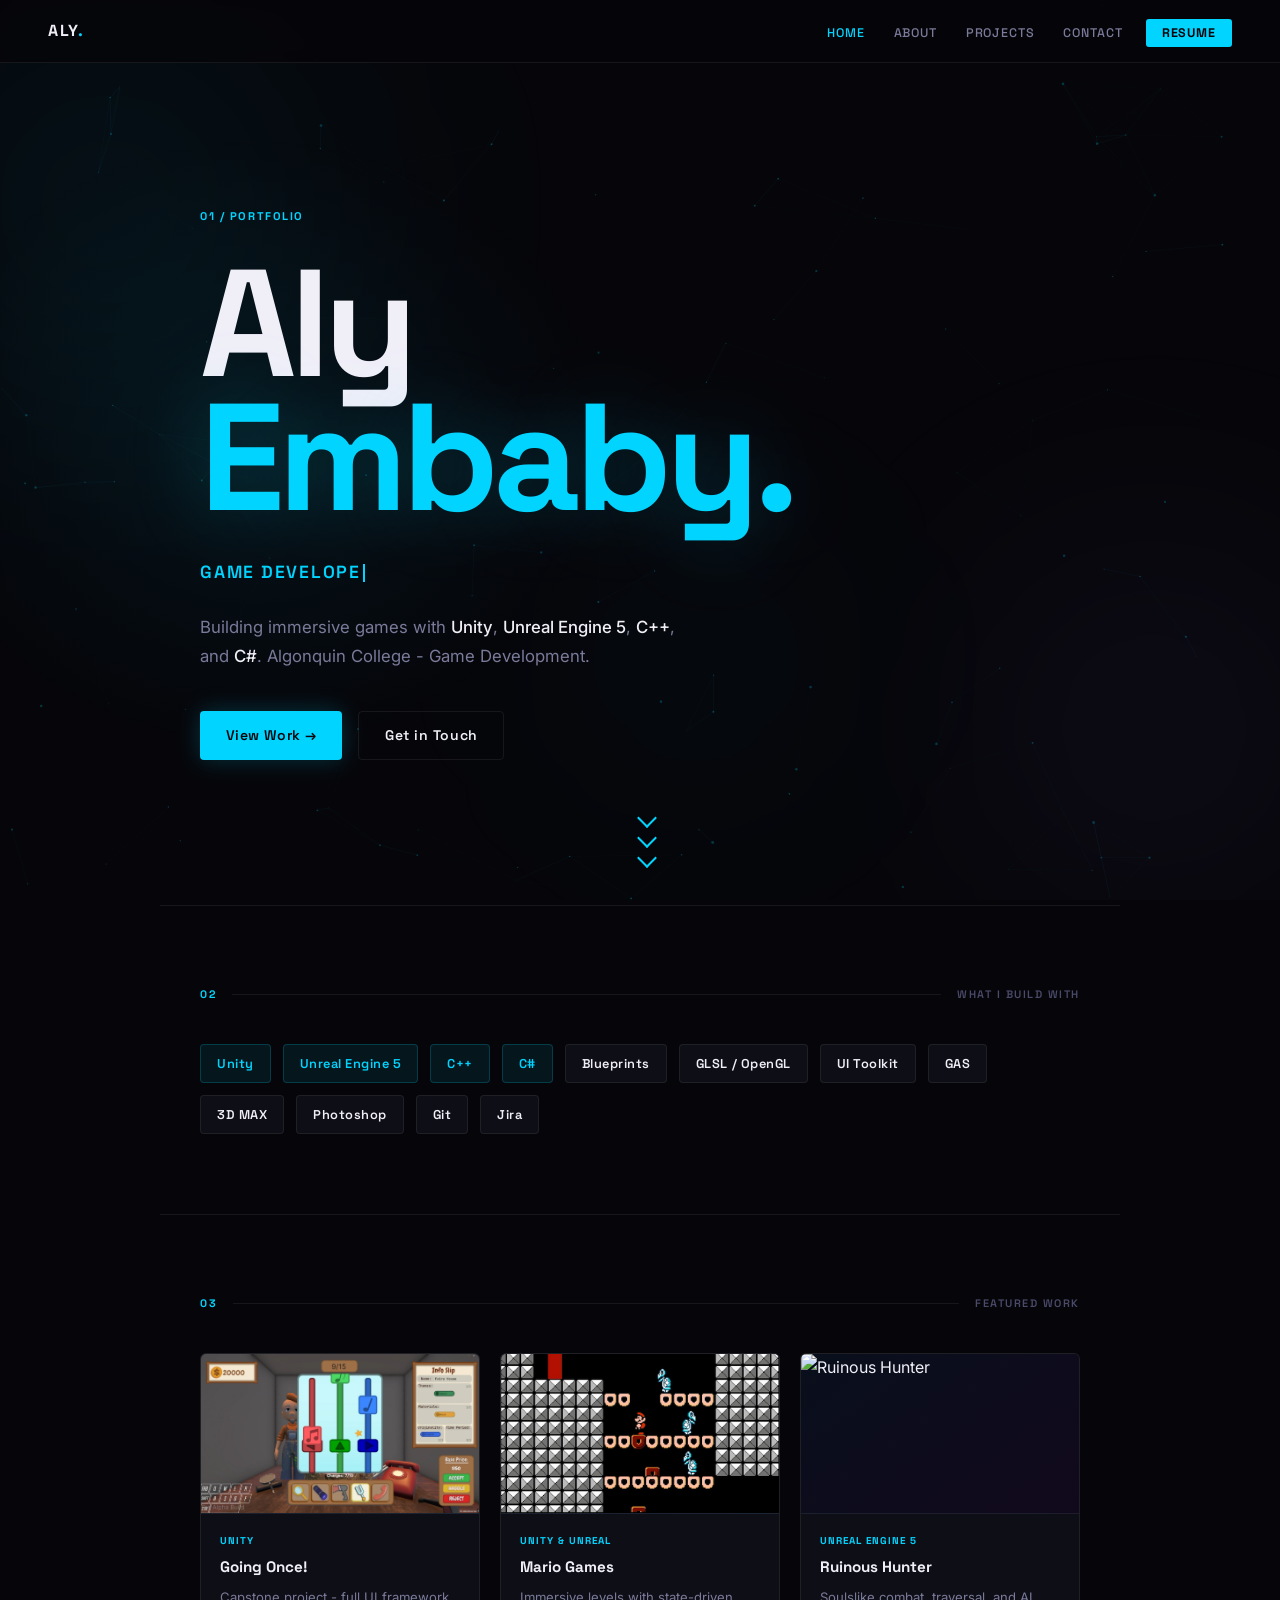
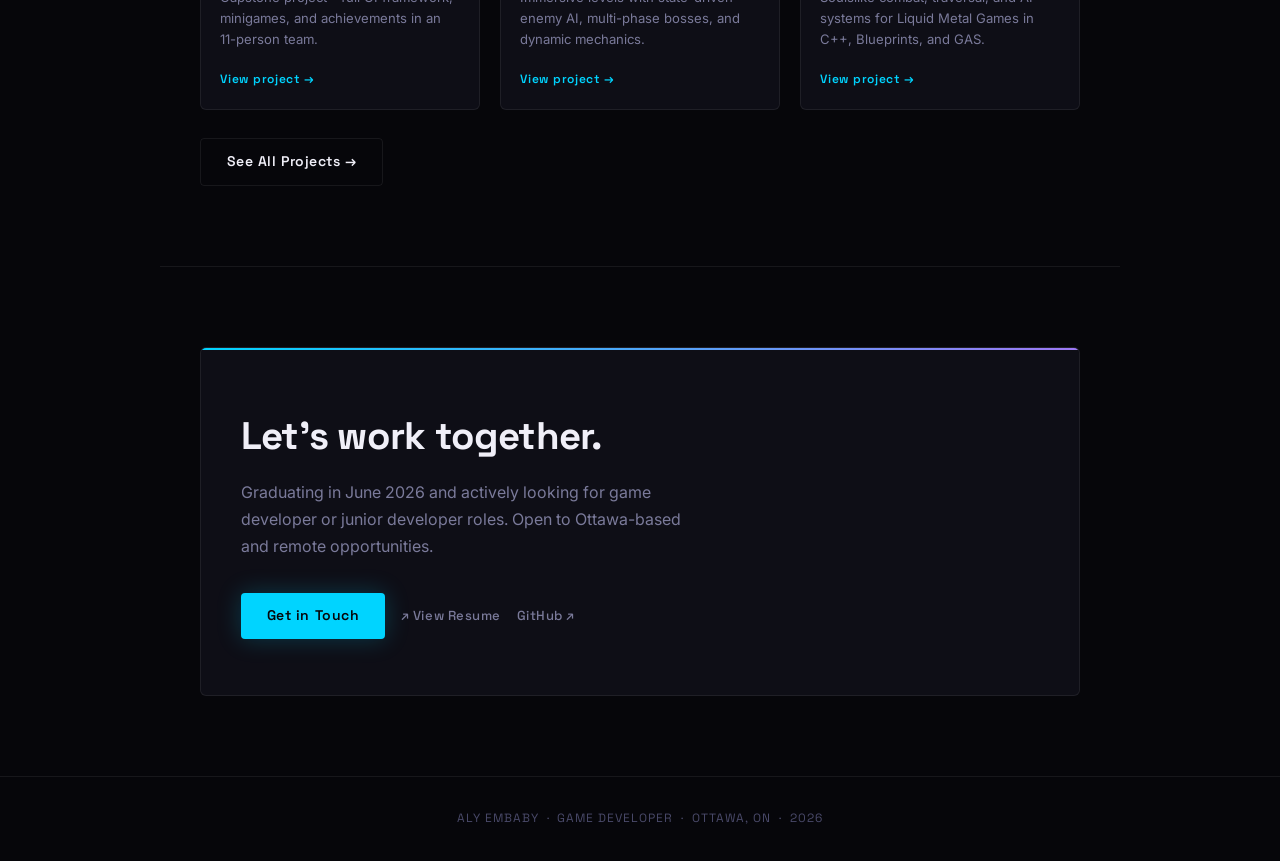
==== commit fc67355b: "Added new Projects" ====
--- a/index.html
+++ b/index.html
@@ -3,7 +3,7 @@
 <head>
   <meta charset="UTF-8" />
   <meta name="viewport" content="width=device-width, initial-scale=1.0" />
-  <title>Aly Embaby — Game Developer</title>
+  <title>Aly Embaby  - Game Developer</title>
   <link rel="stylesheet" href="styles.css" />
   <style>
     /* ── CUSTOM CURSOR (pointer devices only) ── */
@@ -409,7 +409,7 @@
       </div>
       <p class="hero-desc hero-anim" style="animation-delay:0.5s">
         Building immersive games with <strong>Unity</strong>, <strong>Unreal Engine 5</strong>,
-        <strong>C++</strong>, and <strong>C#</strong>. Algonquin College &mdash; Game Development.
+        <strong>C++</strong>, and <strong>C#</strong>. Algonquin College - Game Development.
       </p>
       <div class="hero-btns hero-anim" style="animation-delay:0.65s">
         <a href="projects.html" class="btn btn-cyan">View Work &rarr;</a>
@@ -457,33 +457,33 @@
 
       <a href="projects.html#going-once" class="feat-card">
         <div class="card-shine"></div>
-        <div class="feat-img unity"><span class="f-icon">&#127918;</span></div>
+        <div class="feat-img unity" style="position:relative;"><img src="Going%20Once!/Screenshot_1.png" alt="Going Once!" style="position:absolute;inset:0;width:100%;height:100%;object-fit:cover;" /></div>
         <div class="feat-body">
           <span class="feat-engine">Unity</span>
           <div class="feat-title">Going Once!</div>
-          <div class="feat-desc">Capstone project — full UI framework, minigames, and achievements in an 11-person team.</div>
+          <div class="feat-desc">Capstone project  - full UI framework, minigames, and achievements in an 11-person team.</div>
           <span class="feat-link">View project &rarr;</span>
         </div>
       </a>
 
-      <a href="projects.html#cowboy-demons" class="feat-card">
+      <a href="projects.html#mario-games" class="feat-card">
         <div class="card-shine"></div>
-        <div class="feat-img cpp"><span class="f-icon">&#129312;</span></div>
+        <div class="feat-img unity" style="position:relative;"><img src="Mario/Screenshot_1.png" alt="Mario Games" style="position:absolute;inset:0;width:100%;height:100%;object-fit:cover;" /></div>
         <div class="feat-body">
-          <span class="feat-engine">C++ / Unity</span>
-          <div class="feat-title">Cowboy and Demons</div>
-          <div class="feat-desc">Mini capstone — custom weapons system, inventory, enemy AI, and controller support.</div>
+          <span class="feat-engine">Unity &amp; Unreal</span>
+          <div class="feat-title">Mario Games</div>
+          <div class="feat-desc">Immersive levels with state-driven enemy AI, multi-phase bosses, and dynamic mechanics.</div>
           <span class="feat-link">View project &rarr;</span>
         </div>
       </a>
 
-      <a href="projects.html#platformer" class="feat-card">
+      <a href="projects.html#ruinous-hunter" class="feat-card">
         <div class="card-shine"></div>
-        <div class="feat-img unreal"><span class="f-icon">&#127381;</span></div>
+        <div class="feat-img unreal" style="position:relative;"><img src="RuinousHunter/Ruinous%20Hunter.png" alt="Ruinous Hunter" style="position:absolute;inset:0;width:100%;height:100%;object-fit:cover;" /></div>
         <div class="feat-body">
           <span class="feat-engine">Unreal Engine 5</span>
-          <div class="feat-title">2D Platformer &mdash; Level Design</div>
-          <div class="feat-desc">Multi-room level with puzzles, dynamic platforms, and a full design document.</div>
+          <div class="feat-title">Ruinous Hunter</div>
+          <div class="feat-desc">Soulslike combat, traversal, and AI systems for Liquid Metal Games in C++, Blueprints, and GAS.</div>
           <span class="feat-link">View project &rarr;</span>
         </div>
       </a>
@@ -499,7 +499,7 @@
     <div class="cta-box">
       <h2>Let's work together.</h2>
       <p>
-        Graduating in June 2026 and actively looking for game developer, level designer,
+        Graduating in June 2026 and actively looking for game developer
         or junior developer roles. Open to Ottawa-based and remote opportunities.
       </p>
       <div class="cta-links">
@@ -602,7 +602,7 @@
     (function () {
       const el = document.getElementById('typing-role');
       if (!el) return;
-      const roles = ['Game Developer', 'Gameplay Programmer', 'Level Designer'];
+      const roles = ['Game Developer', 'Gameplay Programmer', 'Systems Programmer'];
       let ri = 0, ci = 0, deleting = false;
 
       function tick() {
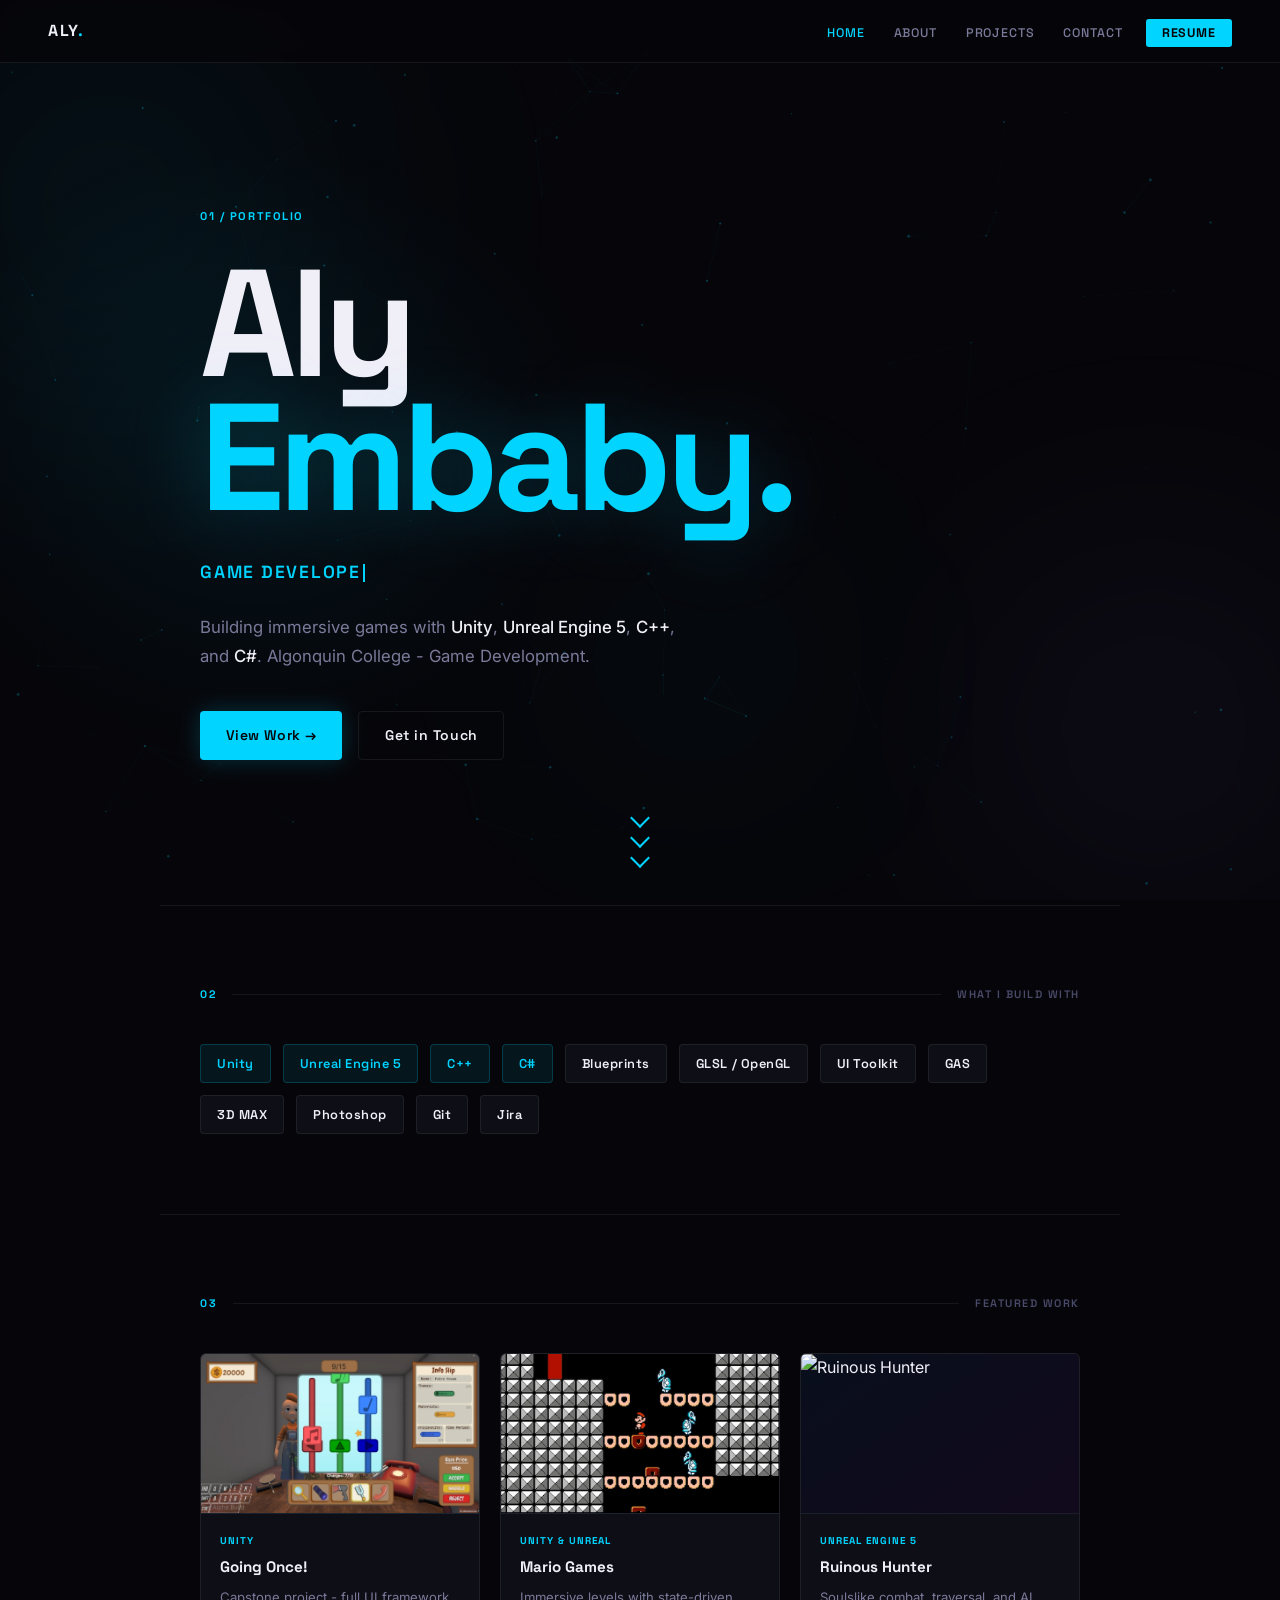
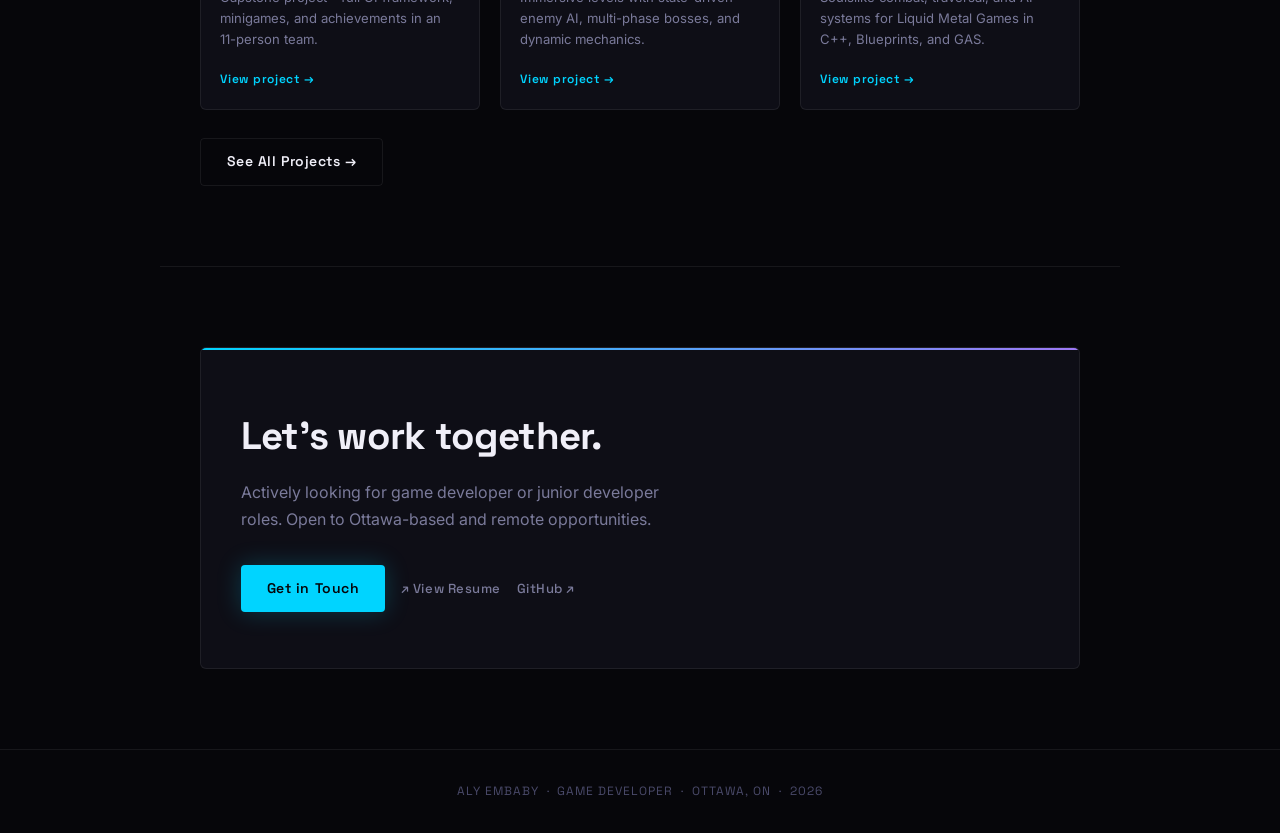
==== commit d9ec6b4d: "Updated Resume" ====
--- a/index.html
+++ b/index.html
@@ -499,8 +499,8 @@
     <div class="cta-box">
       <h2>Let's work together.</h2>
       <p>
-        Graduating in June 2026 and actively looking for game developer
-        or junior developer roles. Open to Ottawa-based and remote opportunities.
+        Actively looking for game developer or junior developer roles.
+        Open to Ottawa-based and remote opportunities.
       </p>
       <div class="cta-links">
         <a href="contact.html" class="btn btn-cyan">Get in Touch</a>
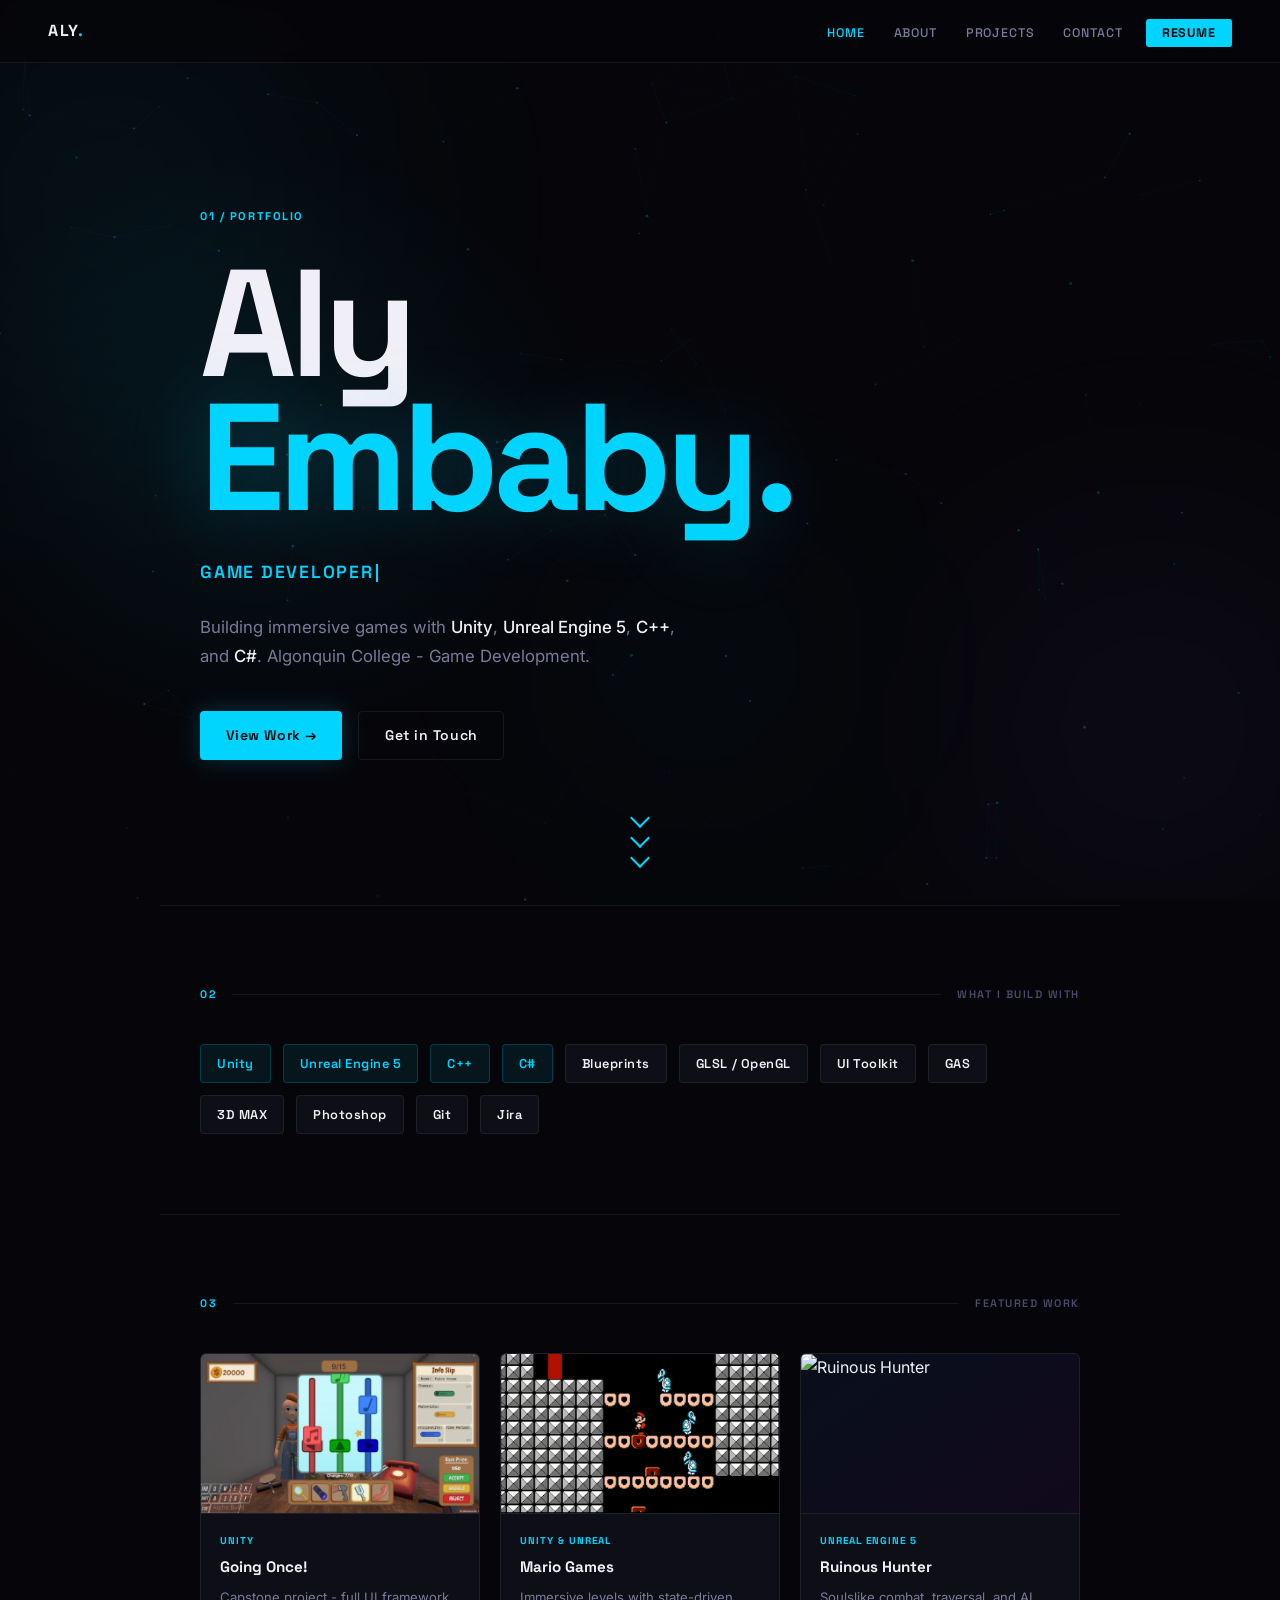
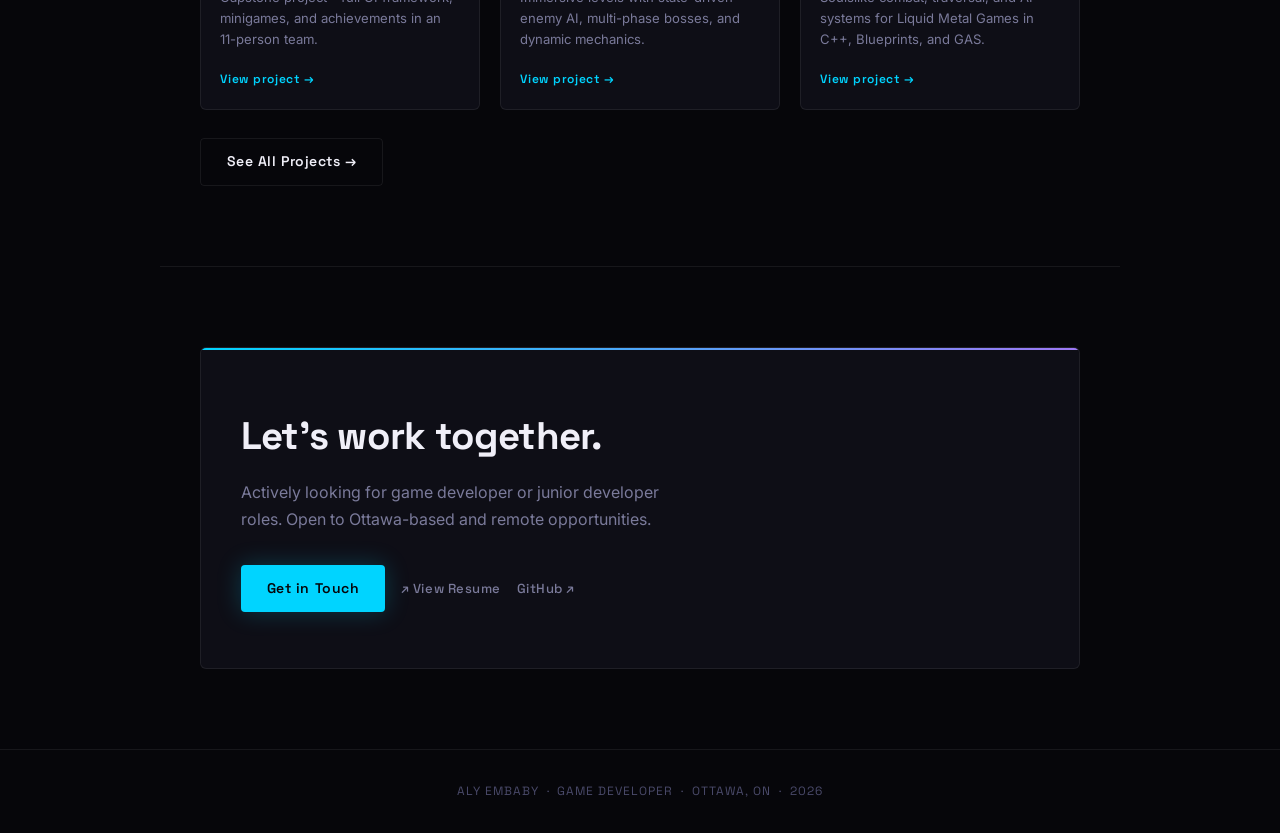
==== commit 516b65c7: "Updated File Paths" ====
--- a/index.html
+++ b/index.html
@@ -4,6 +4,11 @@
   <meta charset="UTF-8" />
   <meta name="viewport" content="width=device-width, initial-scale=1.0" />
   <title>Aly Embaby  - Game Developer</title>
+  <meta property="og:title" content="Aly Embaby - Game Developer Portfolio">
+  <meta property="og:description" content="Building immersive games with Unity, Unreal Engine 5, C++, and C#.">
+  <meta property="og:image" content="https://aly44.github.io/Assets/Preview.png">
+  <meta property="og:type" content="website">
+  <meta name="twitter:card" content="summary_large_image">
   <link rel="stylesheet" href="styles.css" />
   <style>
     /* ── CUSTOM CURSOR (pointer devices only) ── */
@@ -457,7 +462,7 @@
 
       <a href="projects.html#going-once" class="feat-card">
         <div class="card-shine"></div>
-        <div class="feat-img unity" style="position:relative;"><img src="Going%20Once!/Screenshot_1.png" alt="Going Once!" style="position:absolute;inset:0;width:100%;height:100%;object-fit:cover;" /></div>
+        <div class="feat-img unity" style="position:relative;"><img src="Assets/Going%20Once!/Screenshot_1.png" alt="Going Once!" style="position:absolute;inset:0;width:100%;height:100%;object-fit:cover;" /></div>
         <div class="feat-body">
           <span class="feat-engine">Unity</span>
           <div class="feat-title">Going Once!</div>
@@ -468,7 +473,7 @@
 
       <a href="projects.html#mario-games" class="feat-card">
         <div class="card-shine"></div>
-        <div class="feat-img unity" style="position:relative;"><img src="Mario/Screenshot_1.png" alt="Mario Games" style="position:absolute;inset:0;width:100%;height:100%;object-fit:cover;" /></div>
+        <div class="feat-img unity" style="position:relative;"><img src="Assets/Mario/Screenshot_1.png" alt="Mario Games" style="position:absolute;inset:0;width:100%;height:100%;object-fit:cover;" /></div>
         <div class="feat-body">
           <span class="feat-engine">Unity &amp; Unreal</span>
           <div class="feat-title">Mario Games</div>
@@ -479,7 +484,7 @@
 
       <a href="projects.html#ruinous-hunter" class="feat-card">
         <div class="card-shine"></div>
-        <div class="feat-img unreal" style="position:relative;"><img src="RuinousHunter/Ruinous%20Hunter.png" alt="Ruinous Hunter" style="position:absolute;inset:0;width:100%;height:100%;object-fit:cover;" /></div>
+        <div class="feat-img unreal" style="position:relative;"><img src="Assets/RuinousHunter/Ruinous%20Hunter.png" alt="Ruinous Hunter" style="position:absolute;inset:0;width:100%;height:100%;object-fit:cover;" /></div>
         <div class="feat-body">
           <span class="feat-engine">Unreal Engine 5</span>
           <div class="feat-title">Ruinous Hunter</div>
@@ -705,6 +710,6 @@
   </script>
   <script src="bg.js"></script>
   <script src="secret.js"></script>
-
+  <script src="transitions.js"></script>
 </body>
 </html>
